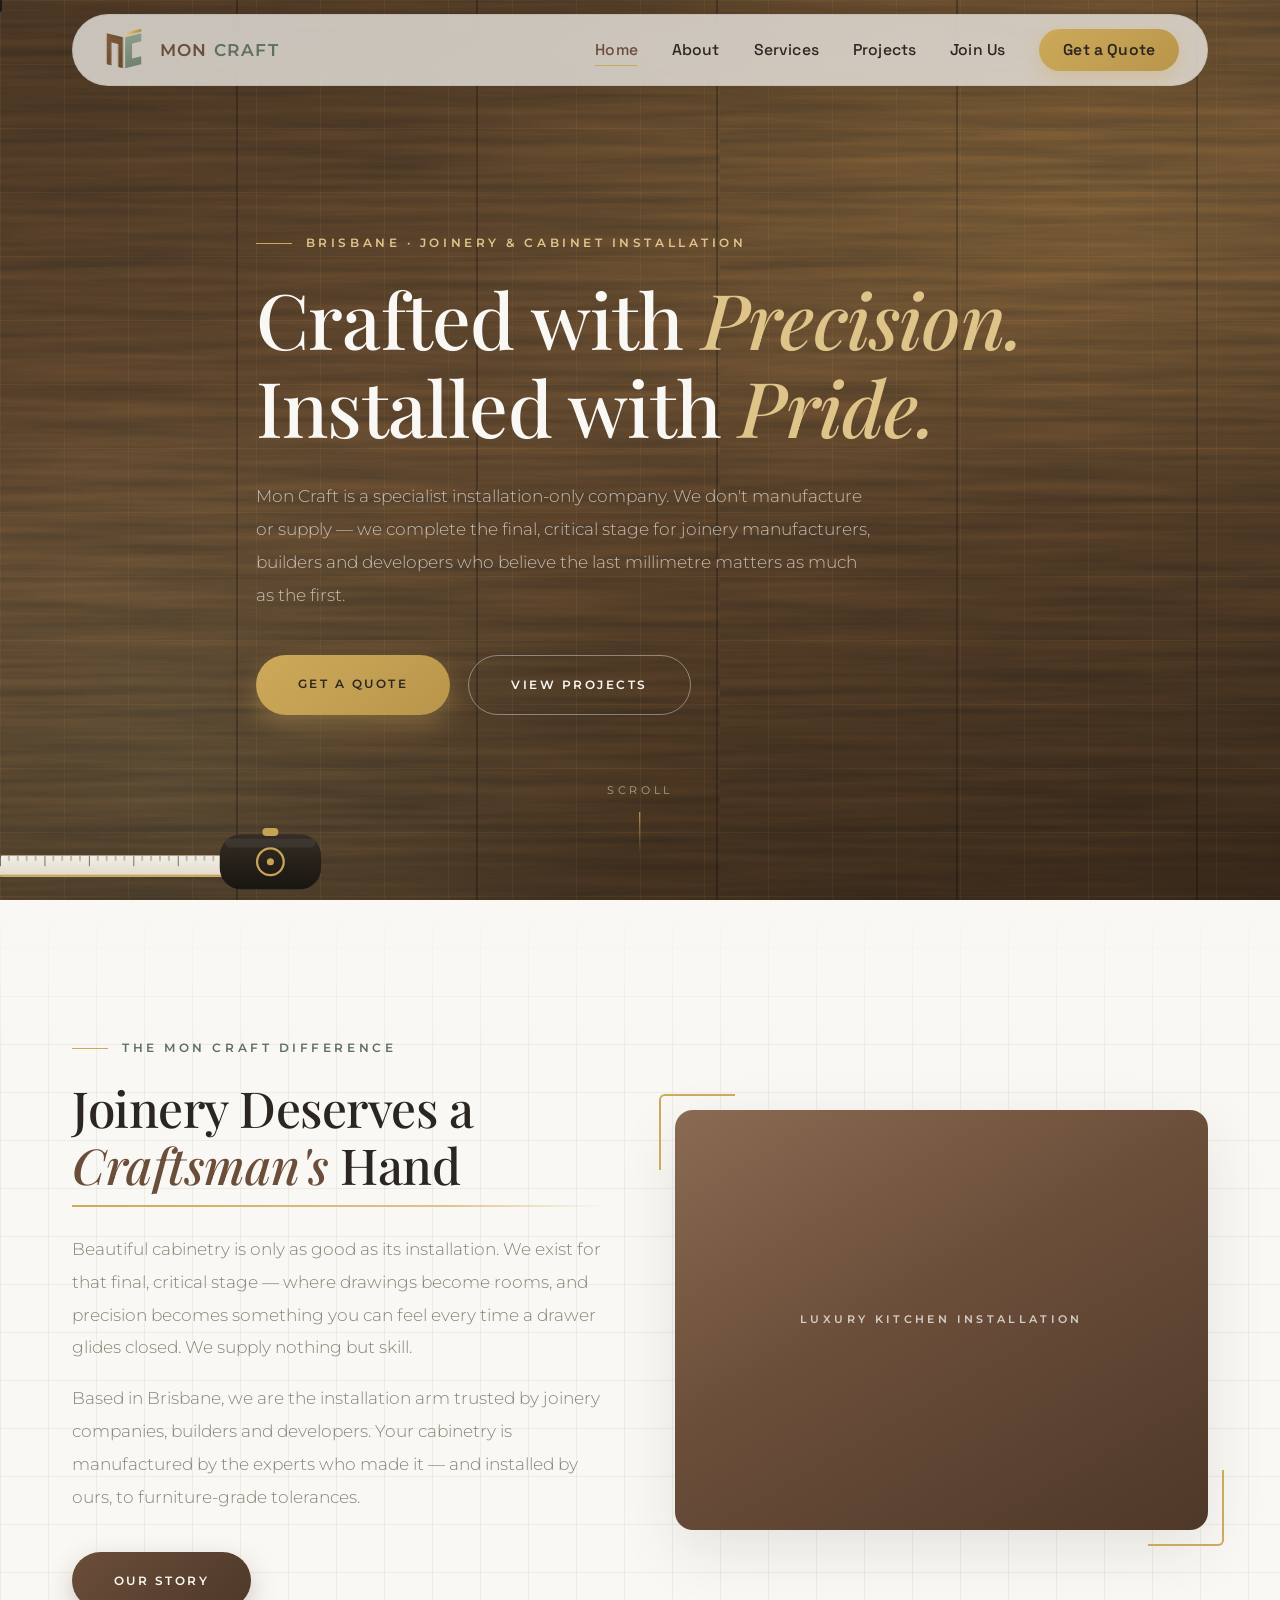
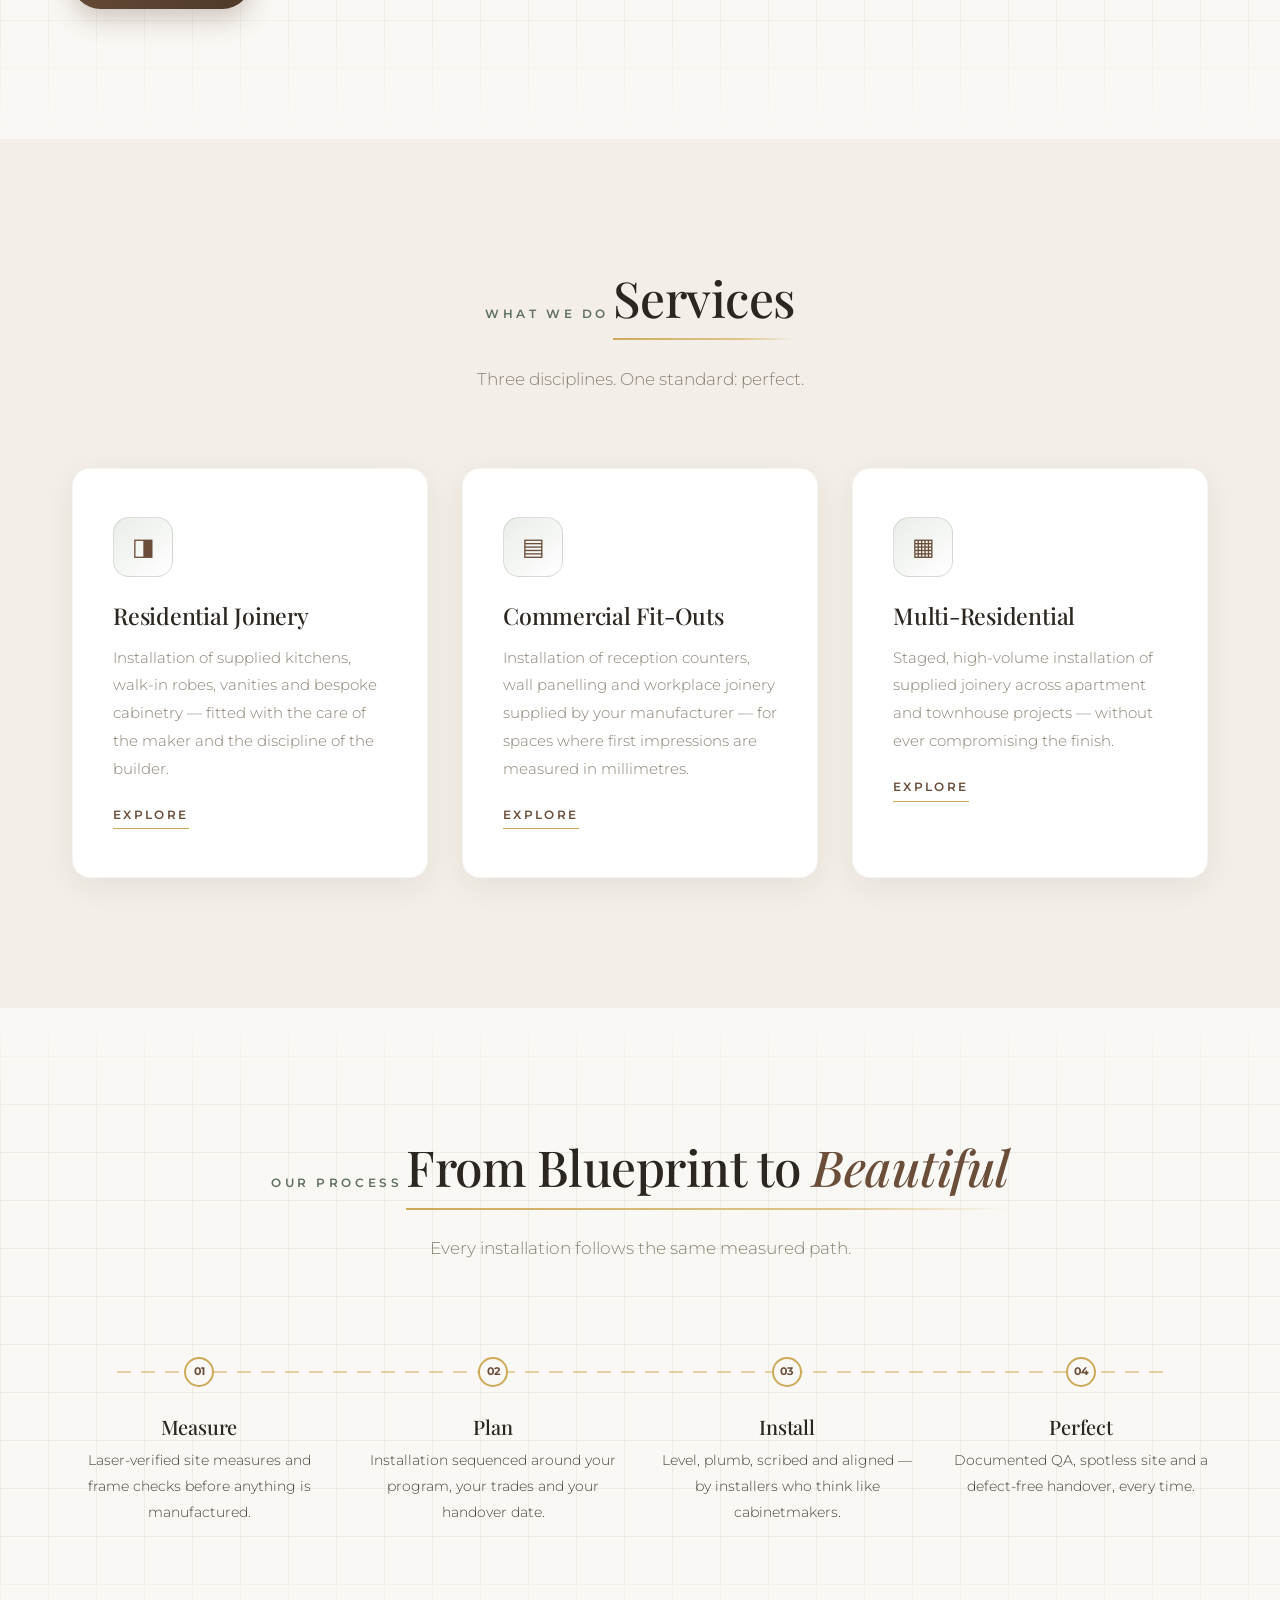
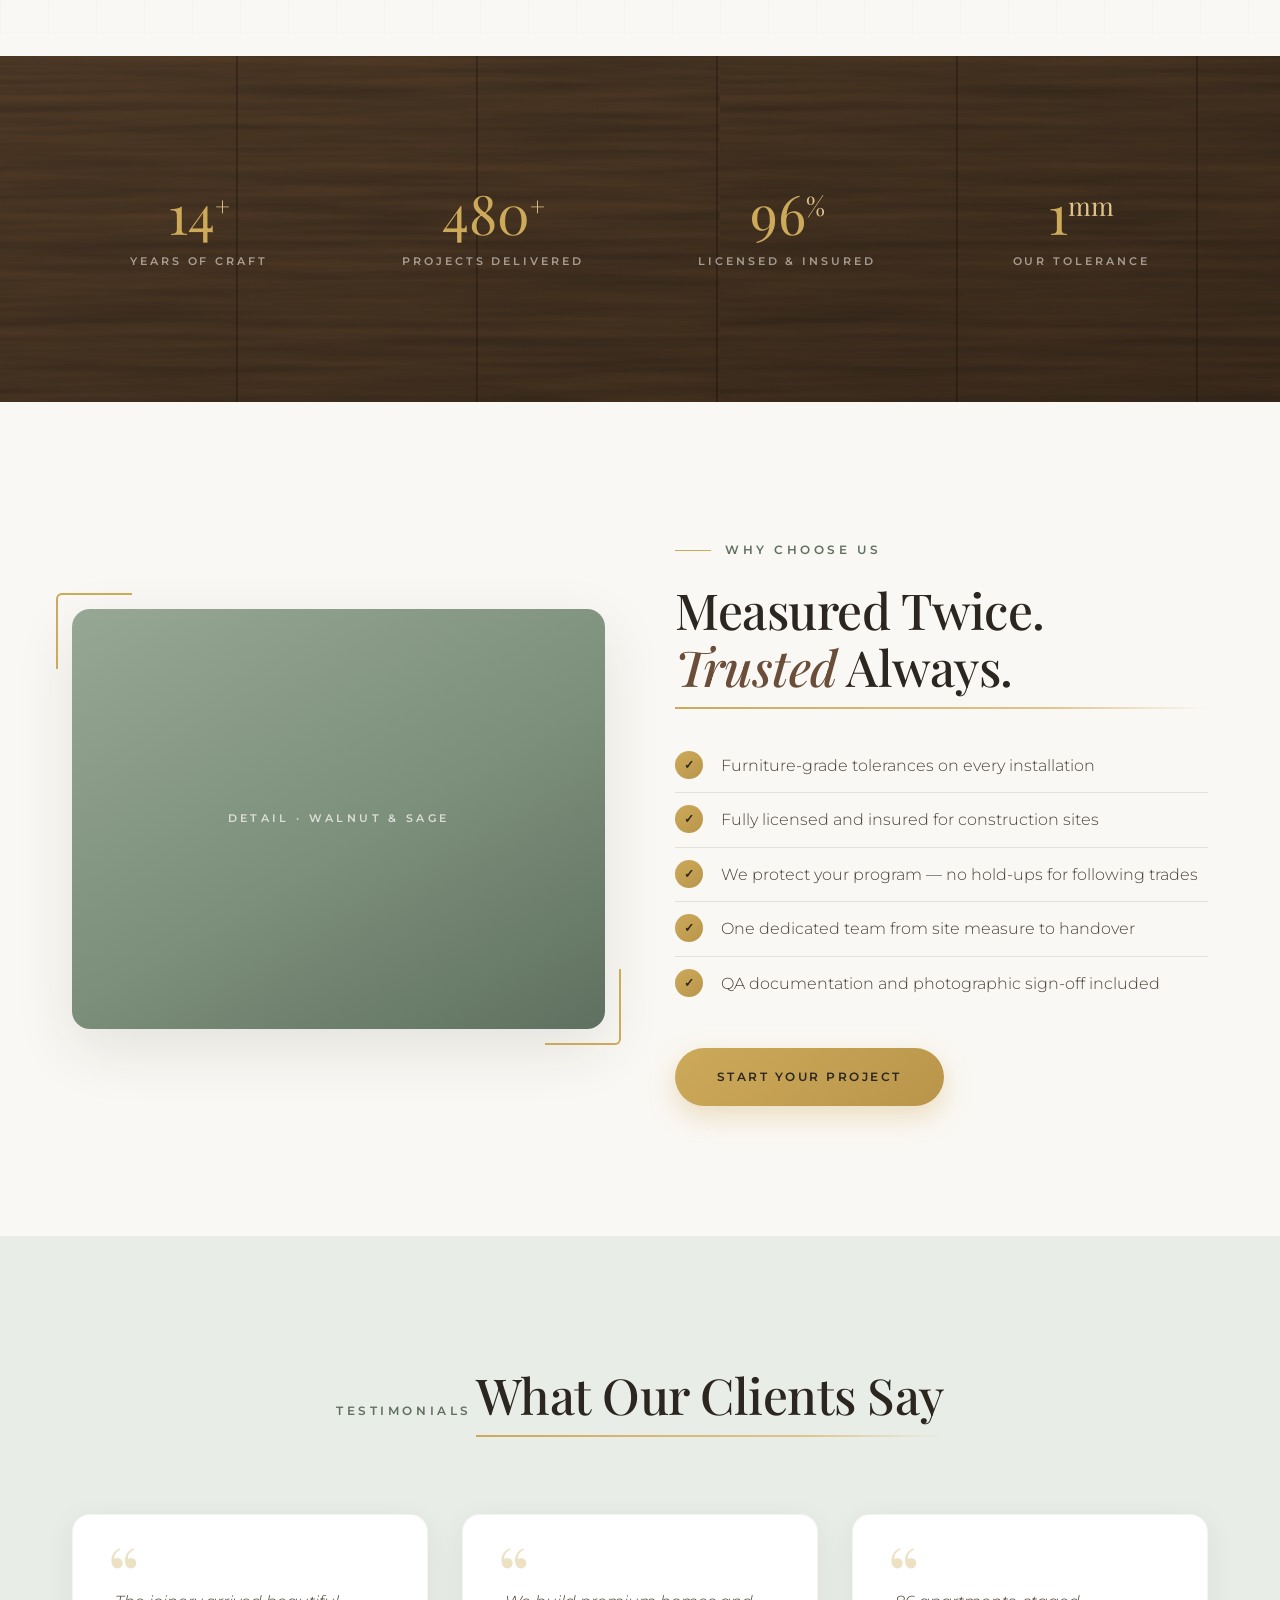
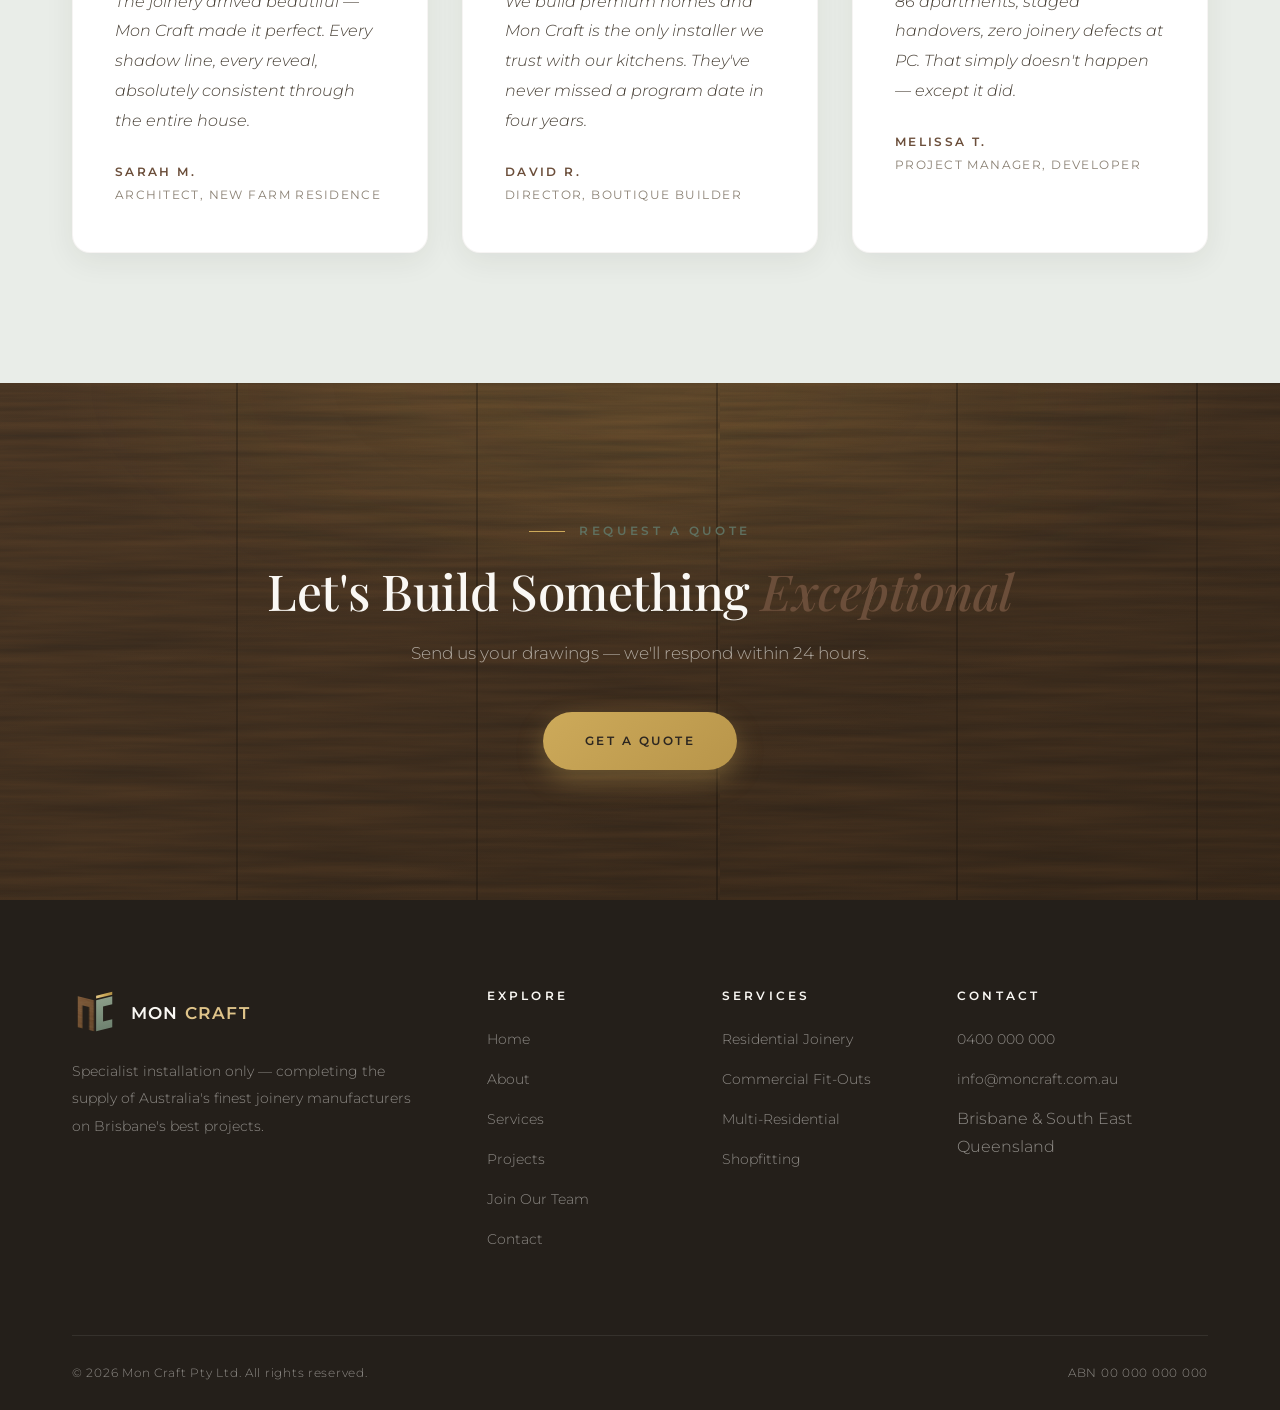
==== index.html @ 94e4bc3c "Mon Craft Pty Ltd website — initial version" ====
<!DOCTYPE html>
<html lang="en">
<head>
<meta charset="UTF-8">
<meta name="viewport" content="width=device-width, initial-scale=1.0">
<title>Mon Craft Pty Ltd — Crafted with Precision. Installed with Pride.</title>
<meta name="description" content="Mon Craft Pty Ltd — Brisbane's premium joinery and cabinet installation specialists. Precision craftsmanship for luxury residential and commercial projects.">
<link rel="preconnect" href="https://fonts.googleapis.com">
<link rel="preconnect" href="https://fonts.gstatic.com" crossorigin>
<link href="https://fonts.googleapis.com/css2?family=Playfair+Display:ital,wght@0,500;0,600;1,500&family=Montserrat:wght@300;400;500;600&display=swap" rel="stylesheet">
<link rel="stylesheet" href="css/style.css">
<link rel="icon" type="image/svg+xml" href="img/logo.svg">
</head>
<body>

<!-- Spirit-level loader -->
<div id="loader">
  <div class="level">
    <div class="vial"><div class="bubble"></div></div>
  </div>
  <div class="loader-check">✓ Level</div>
  <div class="loader-msg">Mon Craft</div>
</div>

<!-- Tape-measure scroll progress -->
<div id="tape"></div>

<header class="site-header">
  <div class="bar">
    <nav class="nav-wrap">
      <a href="index.html" class="logo">
        <img src="img/logo.svg" alt="Mon Craft logo" class="logo-img">
        <div class="logo-text">Mon <span>Craft</span></div>
      </a>
      <button class="nav-toggle" aria-label="Menu">☰</button>
      <ul class="nav-links">
        <li><a href="index.html" class="active">Home</a></li>
        <li><a href="about.html">About</a></li>
        <li><a href="services.html">Services</a></li>
        <li><a href="projects.html">Projects</a></li>
        <li><a href="join.html">Join Us</a></li>
        <li><a href="contact.html" class="nav-cta">Get a Quote</a></li>
      </ul>
    </nav>
  </div>
</header>

<!-- ============ HERO ============ -->
<section class="hero">
  <div class="container">
    <span class="kicker">Brisbane · Joinery &amp; Cabinet Installation</span>
    <h1>Crafted with <em>Precision.</em><br>Installed with <em>Pride.</em></h1>
    <p class="lead">Mon Craft is a specialist installation-only company. We don't manufacture or supply — we complete the final, critical stage for joinery manufacturers, builders and developers who believe the last millimetre matters as much as the first.</p>
    <div class="hero-btns">
      <a href="contact.html" class="btn btn-gold">Get a Quote</a>
      <a href="projects.html" class="btn btn-ghost">View Projects</a>
    </div>
  </div>

  <!-- Modern tape measure extending across the screen -->
  <svg class="hero-tape" viewBox="0 0 1440 90" preserveAspectRatio="none" xmlns="http://www.w3.org/2000/svg" aria-hidden="true">
    <defs>
      <linearGradient id="bladeGrad" x1="0" y1="0" x2="0" y2="1">
        <stop offset="0" stop-color="#fbf8f1"/>
        <stop offset="1" stop-color="#eae3d3"/>
      </linearGradient>
      <linearGradient id="caseGrad" x1="0" y1="0" x2="0" y2="1">
        <stop offset="0" stop-color="#332d26"/>
        <stop offset="1" stop-color="#17130f"/>
      </linearGradient>
      <pattern id="ticks" width="50" height="24" patternUnits="userSpaceOnUse" patternTransform="translate(0 40)">
        <line x1="0" y1="0" x2="0" y2="12" stroke="#2C2620" stroke-width="1.4"/>
        <line x1="10" y1="0" x2="10" y2="6" stroke="#8a8073" stroke-width="1"/>
        <line x1="20" y1="0" x2="20" y2="6" stroke="#8a8073" stroke-width="1"/>
        <line x1="30" y1="0" x2="30" y2="6" stroke="#8a8073" stroke-width="1"/>
        <line x1="40" y1="0" x2="40" y2="6" stroke="#8a8073" stroke-width="1"/>
        <rect x="0" y="21.5" width="50" height="2.5" fill="#CDAA5A"/>
      </pattern>
    </defs>
    <!-- slim ivory blade with fine metric ticks and gold edge -->
    <rect id="tape-line" x="0" y="40" width="18%" height="24" rx="3" fill="url(#bladeGrad)"/>
    <rect id="tape-ticks" x="0" y="40" width="18%" height="24" fill="url(#ticks)"/>
    <!-- minimal matte-black case with gold ring -->
    <svg id="tape-body" x="18%" y="0" width="130" height="90" overflow="visible">
      <rect x="-12" y="16" width="114" height="62" rx="24" fill="url(#caseGrad)"/>
      <rect x="-6" y="21" width="102" height="10" rx="5" fill="#ffffff" opacity="0.06"/>
      <circle cx="45" cy="47" r="15" fill="none" stroke="#CDAA5A" stroke-width="2.5"/>
      <circle cx="45" cy="47" r="4" fill="#CDAA5A"/>
      <rect x="36" y="9" width="18" height="9" rx="4.5" fill="#CDAA5A"/>
    </svg>
  </svg>

  <div class="scroll-hint">Scroll</div>
</section>

<!-- ============ INTRO / ABOUT PREVIEW ============ -->
<section class="section blueprint">
  <div class="container grid-2" style="align-items:center;">
    <div class="reveal-drawer">
      <span class="kicker">The Mon Craft Difference</span>
      <h2 class="drawn">Joinery Deserves a <em>Craftsman's</em> Hand</h2>
      <p class="lead" style="margin-top:26px;">Beautiful cabinetry is only as good as its installation. We exist for that final, critical stage — where drawings become rooms, and precision becomes something you can feel every time a drawer glides closed. We supply nothing but skill.</p>
      <p class="lead" style="margin-top:18px;">Based in Brisbane, we are the installation arm trusted by joinery companies, builders and developers. Your cabinetry is manufactured by the experts who made it — and installed by ours, to furniture-grade tolerances.</p>
      <a href="about.html" class="btn btn-wood" style="margin-top:38px;">Our Story</a>
    </div>
    <div class="sq-frame reveal-drawer-r">
      <div class="img"><div class="ph ph-kitchen">Luxury Kitchen Installation</div></div>
    </div>
  </div>
</section>

<!-- ============ SERVICES PREVIEW ============ -->
<section class="section section-cream2">
  <div class="container">
    <div class="section-head center reveal">
      <span class="kicker">What We Do</span>
      <h2 class="drawn">Services</h2>
      <p class="lead">Three disciplines. One standard: perfect.</p>
    </div>
    <div class="grid-3">
      <div class="card reveal d1">
        <div class="card-icon">◨</div>
        <h3>Residential Joinery</h3>
        <p>Installation of supplied kitchens, walk-in robes, vanities and bespoke cabinetry — fitted with the care of the maker and the discipline of the builder.</p>
        <a href="services.html" class="card-link">Explore</a>
      </div>
      <div class="card reveal d2">
        <div class="card-icon">▤</div>
        <h3>Commercial Fit-Outs</h3>
        <p>Installation of reception counters, wall panelling and workplace joinery supplied by your manufacturer — for spaces where first impressions are measured in millimetres.</p>
        <a href="services.html" class="card-link">Explore</a>
      </div>
      <div class="card reveal d3">
        <div class="card-icon">▦</div>
        <h3>Multi-Residential</h3>
        <p>Staged, high-volume installation of supplied joinery across apartment and townhouse projects — without ever compromising the finish.</p>
        <a href="services.html" class="card-link">Explore</a>
      </div>
    </div>
  </div>
</section>

<!-- ============ PROCESS ============ -->
<section class="section blueprint">
  <div class="container">
    <div class="section-head center reveal">
      <span class="kicker">Our Process</span>
      <h2 class="drawn">From Blueprint to <em>Beautiful</em></h2>
      <p class="lead">Every installation follows the same measured path.</p>
    </div>
    <div class="process">
      <div class="pstep reveal d1">
        <div class="dot">01</div>
        <h3>Measure</h3>
        <p>Laser-verified site measures and frame checks before anything is manufactured.</p>
      </div>
      <div class="pstep reveal d2">
        <div class="dot">02</div>
        <h3>Plan</h3>
        <p>Installation sequenced around your program, your trades and your handover date.</p>
      </div>
      <div class="pstep reveal d3">
        <div class="dot">03</div>
        <h3>Install</h3>
        <p>Level, plumb, scribed and aligned — by installers who think like cabinetmakers.</p>
      </div>
      <div class="pstep reveal d4">
        <div class="dot">04</div>
        <h3>Perfect</h3>
        <p>Documented QA, spotless site and a defect-free handover, every time.</p>
      </div>
    </div>
  </div>
</section>

<!-- ============ STATS ============ -->
<section class="section section-dark">
  <div class="container">
    <div class="stats">
      <div class="reveal d1"><div class="stat-num" data-count="15" data-suffix="+">15<sup>+</sup></div><div class="stat-label">Years of Craft</div></div>
      <div class="reveal d2"><div class="stat-num" data-count="500" data-suffix="+">500<sup>+</sup></div><div class="stat-label">Projects Delivered</div></div>
      <div class="reveal d3"><div class="stat-num" data-count="100" data-suffix="%">100<sup>%</sup></div><div class="stat-label">Licensed &amp; Insured</div></div>
      <div class="reveal d4"><div class="stat-num" data-count="1" data-suffix="mm">1<sup>mm</sup></div><div class="stat-label">Our Tolerance</div></div>
    </div>
  </div>
</section>

<!-- ============ WHY CHOOSE US ============ -->
<section class="section">
  <div class="container grid-2" style="align-items:center;">
    <div class="sq-frame reveal-drawer">
      <div class="img"><div class="ph ph-sage">Detail · Walnut &amp; Sage</div></div>
    </div>
    <div class="reveal-drawer-r">
      <span class="kicker">Why Choose Us</span>
      <h2 class="drawn">Measured Twice. <em>Trusted</em> Always.</h2>
      <ul class="check-list" style="margin-top:30px;">
        <li>Furniture-grade tolerances on every installation</li>
        <li>Fully licensed and insured for construction sites</li>
        <li>We protect your program — no hold-ups for following trades</li>
        <li>One dedicated team from site measure to handover</li>
        <li>QA documentation and photographic sign-off included</li>
      </ul>
      <a href="contact.html" class="btn btn-gold" style="margin-top:38px;">Start Your Project</a>
    </div>
  </div>
</section>

<!-- ============ TESTIMONIALS ============ -->
<section class="section section-sage">
  <div class="container">
    <div class="section-head center reveal">
      <span class="kicker">Testimonials</span>
      <h2 class="drawn">What Our Clients Say</h2>
    </div>
    <div class="grid-3">
      <div class="quote-card reveal d1">
        <p>The joinery arrived beautiful — Mon Craft made it perfect. Every shadow line, every reveal, absolutely consistent through the entire house.</p>
        <div class="who">Sarah M. <span>Architect, New Farm Residence</span></div>
      </div>
      <div class="quote-card reveal d2">
        <p>We build premium homes and Mon Craft is the only installer we trust with our kitchens. They've never missed a program date in four years.</p>
        <div class="who">David R. <span>Director, Boutique Builder</span></div>
      </div>
      <div class="quote-card reveal d3">
        <p>86 apartments, staged handovers, zero joinery defects at PC. That simply doesn't happen — except it did.</p>
        <div class="who">Melissa T. <span>Project Manager, Developer</span></div>
      </div>
    </div>
  </div>
</section>

<!-- ============ CTA ============ -->
<section class="cta-band">
  <div class="container reveal">
    <span class="kicker">Request a Quote</span>
    <h2>Let's Build Something <em>Exceptional</em></h2>
    <p>Send us your drawings — we'll respond within 24 hours.</p>
    <a href="contact.html" class="btn btn-gold">Get a Quote</a>
  </div>
</section>

<footer class="site-footer">
  <div class="container">
    <div class="footer-grid">
      <div class="footer-about">
        <a href="index.html" class="logo">
          <img src="img/logo.svg" alt="Mon Craft logo" class="logo-img">
          <div class="logo-text">Mon <span>Craft</span></div>
        </a>
        <p>Specialist installation only — completing the supply of Australia's finest joinery manufacturers on Brisbane's best projects.</p>
      </div>
      <div>
        <h4>Explore</h4>
        <ul>
          <li><a href="index.html">Home</a></li>
          <li><a href="about.html">About</a></li>
          <li><a href="services.html">Services</a></li>
          <li><a href="projects.html">Projects</a></li>
          <li><a href="join.html">Join Our Team</a></li>
          <li><a href="contact.html">Contact</a></li>
        </ul>
      </div>
      <div>
        <h4>Services</h4>
        <ul>
          <li><a href="services.html">Residential Joinery</a></li>
          <li><a href="services.html">Commercial Fit-Outs</a></li>
          <li><a href="services.html">Multi-Residential</a></li>
          <li><a href="services.html">Shopfitting</a></li>
        </ul>
      </div>
      <div>
        <h4>Contact</h4>
        <ul>
          <li><a href="tel:+61400000000">0400 000 000</a></li>
          <li><a href="mailto:info@moncraft.com.au">info@moncraft.com.au</a></li>
          <li>Brisbane &amp; South East Queensland</li>
        </ul>
      </div>
    </div>
    <div class="footer-bottom">
      <span>© 2026 Mon Craft Pty Ltd. All rights reserved.</span>
      <span>ABN 00 000 000 000</span>
    </div>
  </div>
</footer>

<script src="js/main.js"></script>
</body>
</html>
---- css/style.css ----
/* ============================================================
   Mon Craft Pty Ltd — Premium Design System
   Wood #6B4E3A · Sage #7C8F7A · Gold #CDAA5A
   Playfair Display headings · Montserrat body · Space Grotesk nav
   ============================================================ */

@import url("https://fonts.googleapis.com/css2?family=Space+Grotesk:wght@400;500;600&display=swap");

:root {
  --wood: #6B4E3A;
  --wood-deep: #4E3828;
  --wood-soft: #8a6a52;
  --sage: #7C8F7A;
  --sage-deep: #5f7060;
  --sage-mist: #e9ede8;
  --gold: #CDAA5A;
  --gold-soft: #dfc48a;
  --cream: #FAF8F4;
  --cream-2: #F3EFE8;
  --ink: #2C2620;
  --text: #4A4238;
  --text-soft: #8a8073;
  --line: rgba(107, 78, 58, 0.14);
  --max-w: 1200px;
  --r: 18px;
  --r-sm: 10px;
  --shadow: 0 20px 60px rgba(44, 38, 32, 0.10);
  --shadow-soft: 0 8px 30px rgba(44, 38, 32, 0.07);
  --font-head: "Playfair Display", Georgia, serif;
  --font-body: "Montserrat", "Helvetica Neue", Arial, sans-serif;
  --ease: cubic-bezier(0.22, 1, 0.36, 1);
}

* { margin: 0; padding: 0; box-sizing: border-box; }
html { scroll-behavior: smooth; }

body {
  font-family: var(--font-body);
  color: var(--text);
  background: var(--cream);
  line-height: 1.75;
  font-size: 16px;
  font-weight: 400;
  -webkit-font-smoothing: antialiased;
  overflow-x: hidden;
  /* carpenter's pencil cursor */
  cursor: url("data:image/svg+xml,%3Csvg xmlns='http://www.w3.org/2000/svg' width='32' height='32'%3E%3Cg transform='rotate(135 16 16)'%3E%3Crect x='12' y='-2' width='8' height='23' rx='1' fill='%236B4E3A'/%3E%3Cline x1='14.6' y1='-2' x2='14.6' y2='21' stroke='%23583e2c' stroke-width='1'/%3E%3Cline x1='17.4' y1='-2' x2='17.4' y2='21' stroke='%23856046' stroke-width='1'/%3E%3Crect x='12' y='17' width='8' height='3' fill='%23CDAA5A'/%3E%3Cpolygon points='12,21 20,21 16,29' fill='%23E8D9BF'/%3E%3Cpolygon points='14.7,26.4 17.3,26.4 16,29' fill='%232C2620'/%3E%3C/g%3E%3C/svg%3E") 7 7, auto;
}

/* gold pencil over interactive elements */
a, button, .btn, select, .project, .nav-toggle, label {
  cursor: url("data:image/svg+xml,%3Csvg xmlns='http://www.w3.org/2000/svg' width='32' height='32'%3E%3Cg transform='rotate(135 16 16)'%3E%3Crect x='12' y='-2' width='8' height='23' rx='1' fill='%23CDAA5A'/%3E%3Cline x1='14.6' y1='-2' x2='14.6' y2='21' stroke='%23b8954a' stroke-width='1'/%3E%3Cline x1='17.4' y1='-2' x2='17.4' y2='21' stroke='%23dfc48a' stroke-width='1'/%3E%3Crect x='12' y='17' width='8' height='3' fill='%232C2620'/%3E%3Cpolygon points='12,21 20,21 16,29' fill='%23E8D9BF'/%3E%3Cpolygon points='14.7,26.4 17.3,26.4 16,29' fill='%232C2620'/%3E%3C/g%3E%3C/svg%3E") 7 7, pointer;
}

img { max-width: 100%; display: block; }
::selection { background: var(--gold); color: var(--ink); }

.container { max-width: var(--max-w); margin: 0 auto; padding: 0 32px; }

/* ---------- Typography ---------- */
h1, h2, h3, h4 {
  font-family: var(--font-head);
  font-weight: 500;
  color: var(--ink);
  line-height: 1.15;
  letter-spacing: -0.01em;
}
h1 { font-size: clamp(2.8rem, 6vw, 4.8rem); }
h2 { font-size: clamp(2rem, 4vw, 3.1rem); }
h3 { font-size: 1.45rem; }
h1 em, h2 em { font-style: italic; color: var(--wood); }

.kicker {
  display: inline-flex;
  align-items: center;
  gap: 14px;
  font-size: 0.74rem;
  font-weight: 600;
  letter-spacing: 0.3em;
  text-transform: uppercase;
  color: var(--sage-deep);
  margin-bottom: 20px;
}
.kicker::before {
  content: "";
  width: 36px;
  height: 1px;
  background: var(--gold);
}

.lead {
  font-size: 1.08rem;
  font-weight: 300;
  line-height: 1.9;
  color: var(--text-soft);
  max-width: 620px;
}

/* Pencil-drawn heading underline */
.drawn { position: relative; display: inline-block; padding-bottom: 14px; }
.drawn::after {
  content: "";
  position: absolute;
  left: 0; bottom: 0;
  width: 100%;
  height: 2px;
  background: linear-gradient(90deg, var(--gold), var(--gold-soft) 70%, transparent);
  transform: scaleX(0);
  transform-origin: left;
  transition: transform 1.4s var(--ease) 0.3s;
}
.in .drawn::after, .drawn.in::after { transform: scaleX(1); }

/* ---------- Spirit-level page loader ---------- */
#loader {
  position: fixed;
  inset: 0;
  z-index: 9999;
  background: var(--cream);
  display: grid;
  place-items: center;
  transition: opacity 0.7s var(--ease), visibility 0.7s;
}
#loader.done { opacity: 0; visibility: hidden; }

.level {
  width: 240px;
  height: 44px;
  border-radius: 12px;
  background: linear-gradient(180deg, #3a332c, #2C2620);
  box-shadow: inset 0 1px 0 rgba(255,255,255,0.08), 0 14px 34px rgba(44,38,32,0.25);
  display: grid;
  place-items: center;
  position: relative;
}
.level::before, .level::after {
  content: "";
  position: absolute;
  top: 50%;
  transform: translateY(-50%);
  width: 10px; height: 26px;
  border-radius: 3px;
  background: var(--gold);
  opacity: 0.85;
}
.level::before { left: 12px; }
.level::after { right: 12px; }

.vial {
  width: 110px;
  height: 22px;
  border-radius: 12px;
  background: linear-gradient(180deg, rgba(124,143,122,0.5), rgba(124,143,122,0.28));
  border: 1px solid rgba(205,170,90,0.5);
  position: relative;
  overflow: hidden;
}
.vial::before, .vial::after {
  content: "";
  position: absolute;
  top: 0; bottom: 0;
  width: 1px;
  background: rgba(205,170,90,0.8);
}
.vial::before { left: 38px; }
.vial::after { right: 38px; }

.bubble {
  position: absolute;
  top: 3px;
  left: 8px;
  width: 30px; height: 14px;
  border-radius: 8px;
  background: radial-gradient(ellipse at 30% 30%, rgba(255,255,255,0.95), rgba(233,237,232,0.55));
  animation: settle 1.6s var(--ease) forwards;
}
@keyframes settle {
  0%   { left: 8px; }
  45%  { left: 66px; }
  70%  { left: 34px; }
  100% { left: 40px; }
}

.loader-msg {
  position: absolute;
  margin-top: 110px;
  font-size: 0.72rem;
  letter-spacing: 0.34em;
  text-transform: uppercase;
  color: var(--text-soft);
}
.loader-check {
  position: absolute;
  margin-top: -78px;
  font-size: 1.2rem;
  color: var(--sage-deep);
  opacity: 0;
  transition: opacity 0.4s;
}
#loader.level-ok .loader-check { opacity: 1; }

/* ---------- Tape-measure scroll progress (modern, minimal) ---------- */
#tape {
  position: fixed;
  top: 0; left: 0;
  height: 10px;
  width: 0%;
  z-index: 1000;
  background:
    repeating-linear-gradient(90deg,
      transparent 0 11px, rgba(44,38,32,0.35) 11px 12px,
      transparent 12px 59px, rgba(44,38,32,0.7) 59px 60px),
    linear-gradient(180deg, #faf7f0, #e9e2d2);
  border-bottom: 2px solid var(--gold);
  border-bottom-right-radius: 3px;
  box-shadow: 0 2px 10px rgba(44,38,32,0.18);
  transition: width 0.08s linear;
}
#tape::after {          /* sleek end cap */
  content: "";
  position: absolute;
  right: -2px; top: 0;
  width: 5px; height: 12px;
  background: #1d1915;
  border-radius: 0 0 3px 3px;
}

/* ---------- Realistic woodgrain panels on brown surfaces ---------- */
.hero::after, .page-hero::after, .section-dark::after, .cta-band::after {
  content: "";
  position: absolute;
  inset: 0;
  z-index: 0;
  pointer-events: none;
  background-image:
    /* panel seams: shadow + bevelled highlight every board */
    repeating-linear-gradient(90deg,
      transparent 0 236px,
      rgba(0,0,0,0.42) 236px 238px,
      rgba(255,255,255,0.07) 238px 239px,
      transparent 239px 240px),
    /* long, stretched wood fibres */
    url("data:image/svg+xml,%3Csvg xmlns='http://www.w3.org/2000/svg' width='600' height='600'%3E%3Cfilter id='wg'%3E%3CfeTurbulence type='fractalNoise' baseFrequency='0.005 0.11' numOctaves='5' seed='8'/%3E%3CfeColorMatrix values='0 0 0 0 0.82 0 0 0 0 0.62 0 0 0 0 0.40 1.1 0 0 0 -0.18'/%3E%3C/filter%3E%3Crect width='600' height='600' filter='url(%23wg)'/%3E%3C/svg%3E"),
    /* fine grain detail */
    url("data:image/svg+xml,%3Csvg xmlns='http://www.w3.org/2000/svg' width='300' height='300'%3E%3Cfilter id='wf'%3E%3CfeTurbulence type='fractalNoise' baseFrequency='0.012 0.35' numOctaves='3' seed='21'/%3E%3CfeColorMatrix values='0 0 0 0 0.25 0 0 0 0 0.16 0 0 0 0 0.09 0.7 0 0 0 -0.1'/%3E%3C/filter%3E%3Crect width='300' height='300' filter='url(%23wf)'/%3E%3C/svg%3E");
  background-size: auto, 720px 640px, 340px 300px;
  opacity: 0.55;
  mix-blend-mode: overlay;
}
.cta-band { position: relative; overflow: hidden; }
.hero .container, .page-hero .container, .cta-band .container { position: relative; z-index: 2; }
.section-dark .container { position: relative; z-index: 2; }

/* ---------- Header ---------- */
.site-header {
  position: fixed;
  top: 14px; left: 0; right: 0;
  z-index: 900;
  transition: all 0.4s var(--ease);
}
.site-header .bar {
  max-width: var(--max-w);
  margin: 0 auto;
  padding: 0 32px;
}
.nav-wrap {
  display: flex;
  align-items: center;
  justify-content: space-between;
  height: 72px;
  padding: 0 28px;
  border-radius: 100px;
  background: rgba(250, 248, 244, 0.72);
  backdrop-filter: blur(18px);
  -webkit-backdrop-filter: blur(18px);
  border: 1px solid rgba(107,78,58,0.10);
  box-shadow: var(--shadow-soft);
}

.logo { display: flex; align-items: center; gap: 13px; text-decoration: none; }
.logo-img { height: 46px; width: auto; display: block; }
.logo-text {
  font-family: var(--font-body);
  font-size: 1.08rem;
  font-weight: 600;
  letter-spacing: 0.08em;
  text-transform: uppercase;
  color: var(--wood);
}
.logo-text span { color: var(--sage-deep); }

.nav-links { display: flex; align-items: center; gap: 34px; list-style: none; }
.nav-links a {
  font-family: "Space Grotesk", var(--font-body);
  font-size: 0.98rem;
  font-weight: 500;
  letter-spacing: 0.01em;
  text-transform: none;
  text-decoration: none;
  color: var(--ink);
  position: relative;
  padding: 6px 0;
  transition: color 0.3s;
}
.nav-links a::after {
  content: "";
  position: absolute;
  left: 0; bottom: 0;
  width: 100%; height: 1px;
  background: var(--gold);
  transform: scaleX(0);
  transform-origin: left;
  transition: transform 0.4s var(--ease);
}
.nav-links a:hover { color: var(--wood); }
.nav-links a:hover::after, .nav-links a.active::after { transform: scaleX(1); }
.nav-links a.active { color: var(--wood); }

.nav-cta {
  background: linear-gradient(140deg, var(--gold), #b8954a);
  color: var(--ink) !important;
  padding: 11px 24px !important;
  border-radius: 100px;
  font-weight: 600 !important;
  box-shadow: 0 6px 18px rgba(205,170,90,0.35);
  transition: transform 0.3s var(--ease), box-shadow 0.3s !important;
}
.nav-cta::after { display: none; }
.nav-cta:hover { transform: translateY(-2px); box-shadow: 0 10px 26px rgba(205,170,90,0.45); }

.nav-toggle {
  display: none;
  background: none;
  border: none;
  font-size: 1.6rem;
  color: var(--ink);
  cursor: pointer;
}

/* ---------- Buttons (chisel-carved) ---------- */
.btn {
  display: inline-block;
  font-family: var(--font-body);
  font-size: 0.78rem;
  font-weight: 600;
  letter-spacing: 0.2em;
  text-transform: uppercase;
  text-decoration: none;
  padding: 18px 42px;
  border-radius: 100px;
  cursor: pointer;
  border: none;
  transition: all 0.35s var(--ease);
  position: relative;
}
.btn-gold {
  background: linear-gradient(140deg, var(--gold), #b8954a);
  color: var(--ink);
  box-shadow: 0 10px 26px rgba(205,170,90,0.35);
}
.btn-gold:hover {
  transform: translateY(1px);           /* carved press */
  box-shadow: 0 4px 12px rgba(205,170,90,0.3),
              inset 0 3px 8px rgba(78,56,40,0.28);
}
.btn-ghost {
  background: transparent;
  color: var(--cream);
  border: 1px solid rgba(250,248,244,0.4);
}
.btn-ghost:hover { background: rgba(250,248,244,0.12); border-color: var(--gold); color: var(--gold-soft); }

.btn-wood {
  background: linear-gradient(140deg, var(--wood), var(--wood-deep));
  color: var(--cream);
  box-shadow: 0 10px 26px rgba(107,78,58,0.3);
}
.btn-wood:hover {
  transform: translateY(1px);
  box-shadow: 0 4px 12px rgba(107,78,58,0.28), inset 0 3px 8px rgba(0,0,0,0.3);
}

/* ---------- Blueprint grid backdrop ---------- */
.blueprint {
  position: relative;
}
.blueprint::before {
  content: "";
  position: absolute;
  inset: 0;
  background-image:
    linear-gradient(rgba(124,143,122,0.10) 1px, transparent 1px),
    linear-gradient(90deg, rgba(124,143,122,0.10) 1px, transparent 1px);
  background-size: 48px 48px;
  pointer-events: none;
  mask-image: linear-gradient(180deg, transparent, black 18%, black 82%, transparent);
  -webkit-mask-image: linear-gradient(180deg, transparent, black 18%, black 82%, transparent);
}

/* ---------- Hero ---------- */
.hero {
  min-height: 100vh;
  display: flex;
  align-items: center;
  position: relative;
  overflow: hidden;
  background:
    radial-gradient(1100px 600px at 82% 18%, rgba(205,170,90,0.16), transparent 60%),
    radial-gradient(900px 700px at 12% 85%, rgba(124,143,122,0.14), transparent 55%),
    linear-gradient(165deg, #3e3022 0%, #52402c 45%, #2e2318 100%);
  color: var(--cream);
  padding: 160px 0 120px;
}
.hero::before {   /* blueprint lines overlay */
  content: "";
  position: absolute;
  inset: 0;
  background-image:
    linear-gradient(rgba(205,170,90,0.06) 1px, transparent 1px),
    linear-gradient(90deg, rgba(205,170,90,0.06) 1px, transparent 1px);
  background-size: 64px 64px;
  pointer-events: none;
}
.hero .container { position: relative; z-index: 2; }
.hero .kicker { color: var(--gold-soft); }
.hero h1 { color: var(--cream); max-width: 820px; }
.hero h1 em { color: var(--gold-soft); }
.hero .lead { color: rgba(250,248,244,0.68); margin: 30px 0 44px; }
.hero-btns { display: flex; gap: 18px; flex-wrap: wrap; }

/* hero tape measure svg */
.hero-tape {
  position: absolute;
  bottom: 0;
  left: 0;
  width: 100%;
  z-index: 1;
  opacity: 0.95;
}

/* subtle wood shavings */
.shaving {
  position: absolute;
  width: 14px; height: 7px;
  border-radius: 50% 50% 50% 50% / 70% 70% 30% 30%;
  background: linear-gradient(140deg, var(--gold-soft), var(--wood-soft));
  opacity: 0;
  animation: drift 9s linear infinite;
  pointer-events: none;
}
@keyframes drift {
  0%   { transform: translateY(-40px) rotate(0deg); opacity: 0; }
  12%  { opacity: 0.4; }
  85%  { opacity: 0.25; }
  100% { transform: translateY(105vh) rotate(540deg); opacity: 0; }
}

/* scroll hint */
.scroll-hint {
  position: absolute;
  bottom: 46px; left: 50%;
  transform: translateX(-50%);
  z-index: 3;
  font-size: 0.66rem;
  letter-spacing: 0.34em;
  text-transform: uppercase;
  color: rgba(250,248,244,0.55);
  text-align: center;
}
.scroll-hint::after {
  content: "";
  display: block;
  width: 1px; height: 42px;
  margin: 12px auto 0;
  background: linear-gradient(180deg, var(--gold), transparent);
  animation: hint 2.2s var(--ease) infinite;
}
@keyframes hint { 0% { transform: scaleY(0); transform-origin: top; } 55% { transform: scaleY(1); } 100% { transform: scaleY(0); transform-origin: bottom; } }

/* ---------- Sections ---------- */
.section { padding: 130px 0; position: relative; }
.section-cream2 { background: var(--cream-2); }
.section-sage { background: var(--sage-mist); }
.section-dark {
  background: linear-gradient(160deg, #3e3022, #2e2318);
  color: rgba(250,248,244,0.75);
}
.section-dark h2, .section-dark h3 { color: var(--cream); }
.section-dark .lead { color: rgba(250,248,244,0.6); }
.section-dark .kicker { color: var(--gold-soft); }

.section-head { margin-bottom: 72px; }
.section-head.center { text-align: center; }
.section-head.center .lead { margin: 18px auto 0; }
.section-head.center .kicker { justify-content: center; }
.section-head.center .kicker::before { display: none; }

/* gold divider */
.divider {
  width: 72px; height: 1px;
  background: linear-gradient(90deg, transparent, var(--gold), transparent);
  margin: 0 auto;
}

/* ---------- Grids ---------- */
.grid-3 { display: grid; grid-template-columns: repeat(3, 1fr); gap: 34px; }
.grid-2 { display: grid; grid-template-columns: 1fr 1fr; gap: 70px; }

/* ---------- Cards (drawer reveal) ---------- */
.card {
  background: #fff;
  border-radius: var(--r);
  padding: 48px 40px;
  box-shadow: var(--shadow-soft);
  border: 1px solid rgba(107,78,58,0.06);
  transition: transform 0.5s var(--ease), box-shadow 0.5s var(--ease);
  position: relative;
  overflow: hidden;
}
.card::before {          /* gold edge appears on hover */
  content: "";
  position: absolute;
  top: 0; left: 0; right: 0;
  height: 3px;
  background: linear-gradient(90deg, var(--gold), transparent);
  transform: scaleX(0);
  transform-origin: left;
  transition: transform 0.6s var(--ease);
}
.card:hover { transform: translateY(-8px); box-shadow: var(--shadow); }
.card:hover::before { transform: scaleX(1); }

.card-icon {
  width: 60px; height: 60px;
  border-radius: 16px;
  background: linear-gradient(140deg, var(--sage-mist), #fff);
  border: 1px solid rgba(124,143,122,0.25);
  display: grid;
  place-items: center;
  font-size: 1.5rem;
  margin-bottom: 26px;
  color: var(--wood);
}
.card h3 { margin-bottom: 14px; }
.card p { font-size: 0.94rem; font-weight: 300; color: var(--text-soft); line-height: 1.85; }
.card-link {
  display: inline-block;
  margin-top: 22px;
  font-size: 0.74rem;
  font-weight: 600;
  letter-spacing: 0.2em;
  text-transform: uppercase;
  color: var(--wood);
  text-decoration: none;
  border-bottom: 1px solid var(--gold);
  padding-bottom: 3px;
  transition: color 0.3s;
}
.card-link:hover { color: var(--gold); }

/* ---------- Carpenter's-square framed images ---------- */
.sq-frame {
  position: relative;
  border-radius: var(--r);
  overflow: visible;
}
.sq-frame .img {
  border-radius: var(--r);
  overflow: hidden;
  box-shadow: var(--shadow);
}
.sq-frame::before, .sq-frame::after {
  content: "";
  position: absolute;
  width: 74px; height: 74px;
  border: 2px solid var(--gold);
  transition: all 1s var(--ease) 0.35s;
  opacity: 0;
}
.sq-frame::before {
  top: -16px; left: -16px;
  border-right: none; border-bottom: none;
  border-top-left-radius: 6px;
  transform: translate(14px, 14px);
}
.sq-frame::after {
  bottom: -16px; right: -16px;
  border-left: none; border-top: none;
  border-bottom-right-radius: 6px;
  transform: translate(-14px, -14px);
}
.sq-frame.in::before { opacity: 1; transform: translate(0,0); }
.sq-frame.in::after { opacity: 1; transform: translate(0,0); }

/* placeholder "photography" */
.ph {
  height: 420px;
  display: grid;
  place-items: center;
  font-size: 0.7rem;
  font-weight: 600;
  letter-spacing: 0.3em;
  text-transform: uppercase;
  color: rgba(250,248,244,0.75);
}
.ph-kitchen { background: linear-gradient(150deg, #8a6a52 0%, #6B4E3A 45%, #4E3828 100%); }
.ph-sage { background: linear-gradient(150deg, #96a894, #7C8F7A 55%, #5f7060); }
.ph-dark { background: linear-gradient(150deg, #443628, #2C2620); }
.ph-blend { background: linear-gradient(150deg, #7C8F7A 0%, #6B4E3A 70%); }
.ph-warm { background: linear-gradient(150deg, #CDAA5A 0%, #8a6a52 60%, #6B4E3A); }
.ph-stone { background: linear-gradient(150deg, #a99f90, #6f665a); }

/* ---------- Projects: blueprint → finished ---------- */
.project {
  position: relative;
  border-radius: var(--r);
  overflow: hidden;
  box-shadow: var(--shadow-soft);
  cursor: pointer;
}
.project .ph { height: 320px; transition: transform 1.2s var(--ease); }
.project:hover .ph { transform: scale(1.05); }

.project .bp {
  position: absolute;
  inset: 0;
  background:
    linear-gradient(rgba(44,56,66,0.92), rgba(44,56,66,0.92));
  background-color: #2c3842;
  transition: opacity 0.9s var(--ease);
  display: grid;
  place-items: center;
}
.project .bp svg { width: 62%; height: auto; opacity: 0.9; }
.project:hover .bp { opacity: 0; }

.project .meta {
  position: absolute;
  left: 0; right: 0; bottom: 0;
  padding: 26px 28px;
  background: linear-gradient(transparent, rgba(30,25,20,0.85));
  color: var(--cream);
  z-index: 2;
}
.project .meta .tag {
  font-size: 0.64rem;
  font-weight: 600;
  letter-spacing: 0.28em;
  text-transform: uppercase;
  color: var(--gold-soft);
}
.project .meta h3 { color: var(--cream); font-size: 1.25rem; margin-top: 6px; }
.bp-hint {
  text-align: center;
  margin-top: 46px;
  font-size: 0.72rem;
  letter-spacing: 0.26em;
  text-transform: uppercase;
  color: var(--text-soft);
}

/* ---------- Process (measured timeline) ---------- */
.process { display: grid; grid-template-columns: repeat(4, 1fr); gap: 40px; position: relative; }
.process::before {       /* tape line connecting steps */
  content: "";
  position: absolute;
  top: 34px; left: 4%; right: 4%;
  height: 2px;
  background: repeating-linear-gradient(90deg, var(--gold) 0 14px, transparent 14px 24px);
  opacity: 0.5;
}
.pstep { position: relative; text-align: center; padding-top: 78px; }
.pstep .dot {
  position: absolute;
  top: 20px; left: 50%;
  transform: translateX(-50%);
  width: 30px; height: 30px;
  border-radius: 50%;
  background: var(--cream);
  border: 2px solid var(--gold);
  display: grid;
  place-items: center;
  font-size: 0.7rem;
  font-weight: 700;
  color: var(--wood);
  z-index: 1;
}
.section-dark .pstep .dot { background: #322a23; color: var(--gold-soft); }
.pstep h3 { font-size: 1.25rem; margin-bottom: 10px; }
.pstep p { font-size: 0.9rem; font-weight: 300; line-height: 1.8; }

/* ---------- Why us checklist ---------- */
.check-list { list-style: none; margin-top: 12px; }
.check-list li {
  padding: 13px 0 13px 46px;
  position: relative;
  font-size: 0.98rem;
  font-weight: 300;
  border-bottom: 1px solid var(--line);
}
.check-list li:last-child { border-bottom: none; }
.check-list li::before {
  content: "✓";
  position: absolute;
  left: 0; top: 12px;
  width: 28px; height: 28px;
  border-radius: 50%;
  background: linear-gradient(140deg, var(--gold), #b8954a);
  color: var(--ink);
  font-size: 0.78rem;
  font-weight: 700;
  display: grid;
  place-items: center;
}

/* ---------- Stats ---------- */
.stats { display: grid; grid-template-columns: repeat(4, 1fr); gap: 40px; text-align: center; }
.stat-num {
  font-family: var(--font-head);
  font-size: 3.4rem;
  color: var(--gold);
  line-height: 1;
}
.stat-num sup { font-size: 1.6rem; color: var(--gold-soft); }
.stat-label {
  margin-top: 12px;
  font-size: 0.7rem;
  font-weight: 600;
  letter-spacing: 0.26em;
  text-transform: uppercase;
  color: rgba(250,248,244,0.55);
}

/* ---------- Testimonials ---------- */
.quote-card {
  background: #fff;
  border-radius: var(--r);
  padding: 46px 42px;
  box-shadow: var(--shadow-soft);
  border: 1px solid rgba(107,78,58,0.06);
  position: relative;
}
.quote-card::before {
  content: "“";
  position: absolute;
  top: 18px; left: 34px;
  font-family: var(--font-head);
  font-size: 5rem;
  color: var(--gold);
  opacity: 0.35;
  line-height: 1;
}
.quote-card p { font-size: 0.98rem; font-weight: 300; font-style: italic; line-height: 1.9; margin-top: 26px; }
.quote-card .who {
  margin-top: 26px;
  font-size: 0.74rem;
  font-weight: 600;
  letter-spacing: 0.2em;
  text-transform: uppercase;
  font-style: normal;
  color: var(--wood);
}
.quote-card .who span { display: block; color: var(--text-soft); font-weight: 400; letter-spacing: 0.12em; margin-top: 3px; }

/* ---------- CTA band ---------- */
.cta-band {
  padding: 130px 0;
  text-align: center;
  background:
    radial-gradient(900px 400px at 50% 0%, rgba(205,170,90,0.16), transparent 65%),
    linear-gradient(160deg, #3e3022, #2e2318);
  color: var(--cream);
}
.cta-band h2 { color: var(--cream); margin-bottom: 20px; }
.cta-band p { color: rgba(250,248,244,0.6); font-weight: 300; margin-bottom: 44px; font-size: 1.05rem; }

/* ---------- Forms ---------- */
.form-grid { display: grid; grid-template-columns: 1fr 1fr; gap: 22px; }
.form-grid .full { grid-column: 1 / -1; }

label {
  display: block;
  font-size: 0.68rem;
  font-weight: 600;
  letter-spacing: 0.22em;
  text-transform: uppercase;
  margin-bottom: 9px;
  color: var(--ink);
}
input, select, textarea {
  width: 100%;
  padding: 16px 18px;
  border: 1px solid rgba(107,78,58,0.18);
  border-radius: var(--r-sm);
  font-family: var(--font-body);
  font-size: 0.95rem;
  font-weight: 300;
  background: #fff;
  color: var(--text);
  transition: border-color 0.3s, box-shadow 0.3s;
}
input:focus, select:focus, textarea:focus {
  outline: none;
  border-color: var(--gold);
  box-shadow: 0 0 0 4px rgba(205,170,90,0.14);
}
textarea { resize: vertical; min-height: 150px; }

/* ---------- Contact info ---------- */
.info-block { display: flex; gap: 20px; margin-bottom: 34px; }
.info-icon {
  flex: 0 0 52px;
  height: 52px;
  border-radius: 14px;
  background: linear-gradient(140deg, var(--sage-mist), #fff);
  border: 1px solid rgba(124,143,122,0.25);
  display: grid;
  place-items: center;
  font-size: 1.2rem;
}
.info-block h3 { font-size: 1.15rem; margin-bottom: 4px; }
.info-block p { font-size: 0.92rem; font-weight: 300; color: var(--text-soft); }
.info-block a { color: var(--wood); text-decoration: none; border-bottom: 1px solid var(--gold); }
.info-block a:hover { color: var(--gold); }

/* ---------- Page hero (interior) ---------- */
.page-hero {
  padding: 210px 0 110px;
  background:
    radial-gradient(900px 500px at 85% 20%, rgba(205,170,90,0.15), transparent 60%),
    linear-gradient(160deg, #3e3022, #2e2318);
  color: var(--cream);
  position: relative;
  overflow: hidden;
}
.page-hero::before {
  content: "";
  position: absolute;
  inset: 0;
  background-image:
    linear-gradient(rgba(205,170,90,0.05) 1px, transparent 1px),
    linear-gradient(90deg, rgba(205,170,90,0.05) 1px, transparent 1px);
  background-size: 64px 64px;
}
.page-hero .container { position: relative; }
.page-hero h1 { color: var(--cream); font-size: clamp(2.4rem, 5vw, 3.8rem); }
.page-hero .kicker { color: var(--gold-soft); }
.page-hero p { color: rgba(250,248,244,0.65); font-weight: 300; margin-top: 22px; max-width: 640px; font-size: 1.05rem; }

/* ---------- Footer ---------- */
.site-footer {
  background: #241f1a;
  color: rgba(250,248,244,0.5);
  padding: 90px 0 0;
  font-weight: 300;
}
.footer-grid {
  display: grid;
  grid-template-columns: 2fr 1fr 1fr 1.4fr;
  gap: 56px;
  padding-bottom: 70px;
}
.footer-grid h4 {
  color: var(--cream);
  font-family: var(--font-body);
  font-size: 0.72rem;
  font-weight: 600;
  letter-spacing: 0.28em;
  text-transform: uppercase;
  margin-bottom: 22px;
}
.footer-grid ul { list-style: none; }
.footer-grid li { margin-bottom: 12px; }
.footer-grid a { color: rgba(250,248,244,0.5); text-decoration: none; font-size: 0.9rem; transition: color 0.3s; }
.footer-grid a:hover { color: var(--gold-soft); }
.footer-grid p { font-size: 0.9rem; line-height: 1.9; }
.footer-about .logo { margin-bottom: 22px; }
.footer-about .logo-text { color: var(--cream); }
.footer-about .logo-text span { color: var(--gold-soft); }

.footer-bottom {
  border-top: 1px solid rgba(250,248,244,0.08);
  padding: 26px 0;
  font-size: 0.76rem;
  letter-spacing: 0.06em;
  display: flex;
  justify-content: space-between;
  flex-wrap: wrap;
  gap: 8px;
}

/* ---------- Scroll reveal utilities ---------- */
.reveal { opacity: 0; transform: translateY(46px); transition: opacity 1s var(--ease), transform 1s var(--ease); }
.reveal.in { opacity: 1; transform: none; }

.reveal-drawer { opacity: 0; transform: translateX(-60px); transition: opacity 1s var(--ease), transform 1s var(--ease); }
.reveal-drawer.in { opacity: 1; transform: none; }

.reveal-drawer-r { opacity: 0; transform: translateX(60px); transition: opacity 1s var(--ease), transform 1s var(--ease); }
.reveal-drawer-r.in { opacity: 1; transform: none; }

.d1 { transition-delay: 0.12s; }
.d2 { transition-delay: 0.24s; }
.d3 { transition-delay: 0.36s; }
.d4 { transition-delay: 0.48s; }
.d5 { transition-delay: 0.6s; }

/* ---------- Responsive ---------- */
@media (max-width: 980px) {
  .grid-3, .process { grid-template-columns: repeat(2, 1fr); }
  .process::before { display: none; }
  .grid-2 { grid-template-columns: 1fr; gap: 50px; }
  .footer-grid { grid-template-columns: 1fr 1fr; }
  .stats { grid-template-columns: repeat(2, 1fr); }
}

@media (max-width: 700px) {
  .grid-3, .process, .form-grid, .footer-grid, .stats { grid-template-columns: 1fr; }
  .section { padding: 84px 0; }

  .nav-toggle { display: block; }
  .nav-links {
    display: none;
    position: absolute;
    top: 86px; left: 16px; right: 16px;
    background: rgba(250,248,244,0.97);
    backdrop-filter: blur(18px);
    flex-direction: column;
    gap: 20px;
    padding: 30px;
    border-radius: 24px;
    box-shadow: var(--shadow);
    border: 1px solid rgba(107,78,58,0.1);
  }
  .nav-links.open { display: flex; }

  .hero { padding: 140px 0 110px; }
  .page-hero { padding: 170px 0 84px; }
  .ph { height: 300px; }
}

@media (prefers-reduced-motion: reduce) {
  *, *::before, *::after { animation: none !important; transition: none !important; }
  .reveal, .reveal-drawer, .reveal-drawer-r { opacity: 1; transform: none; }
}
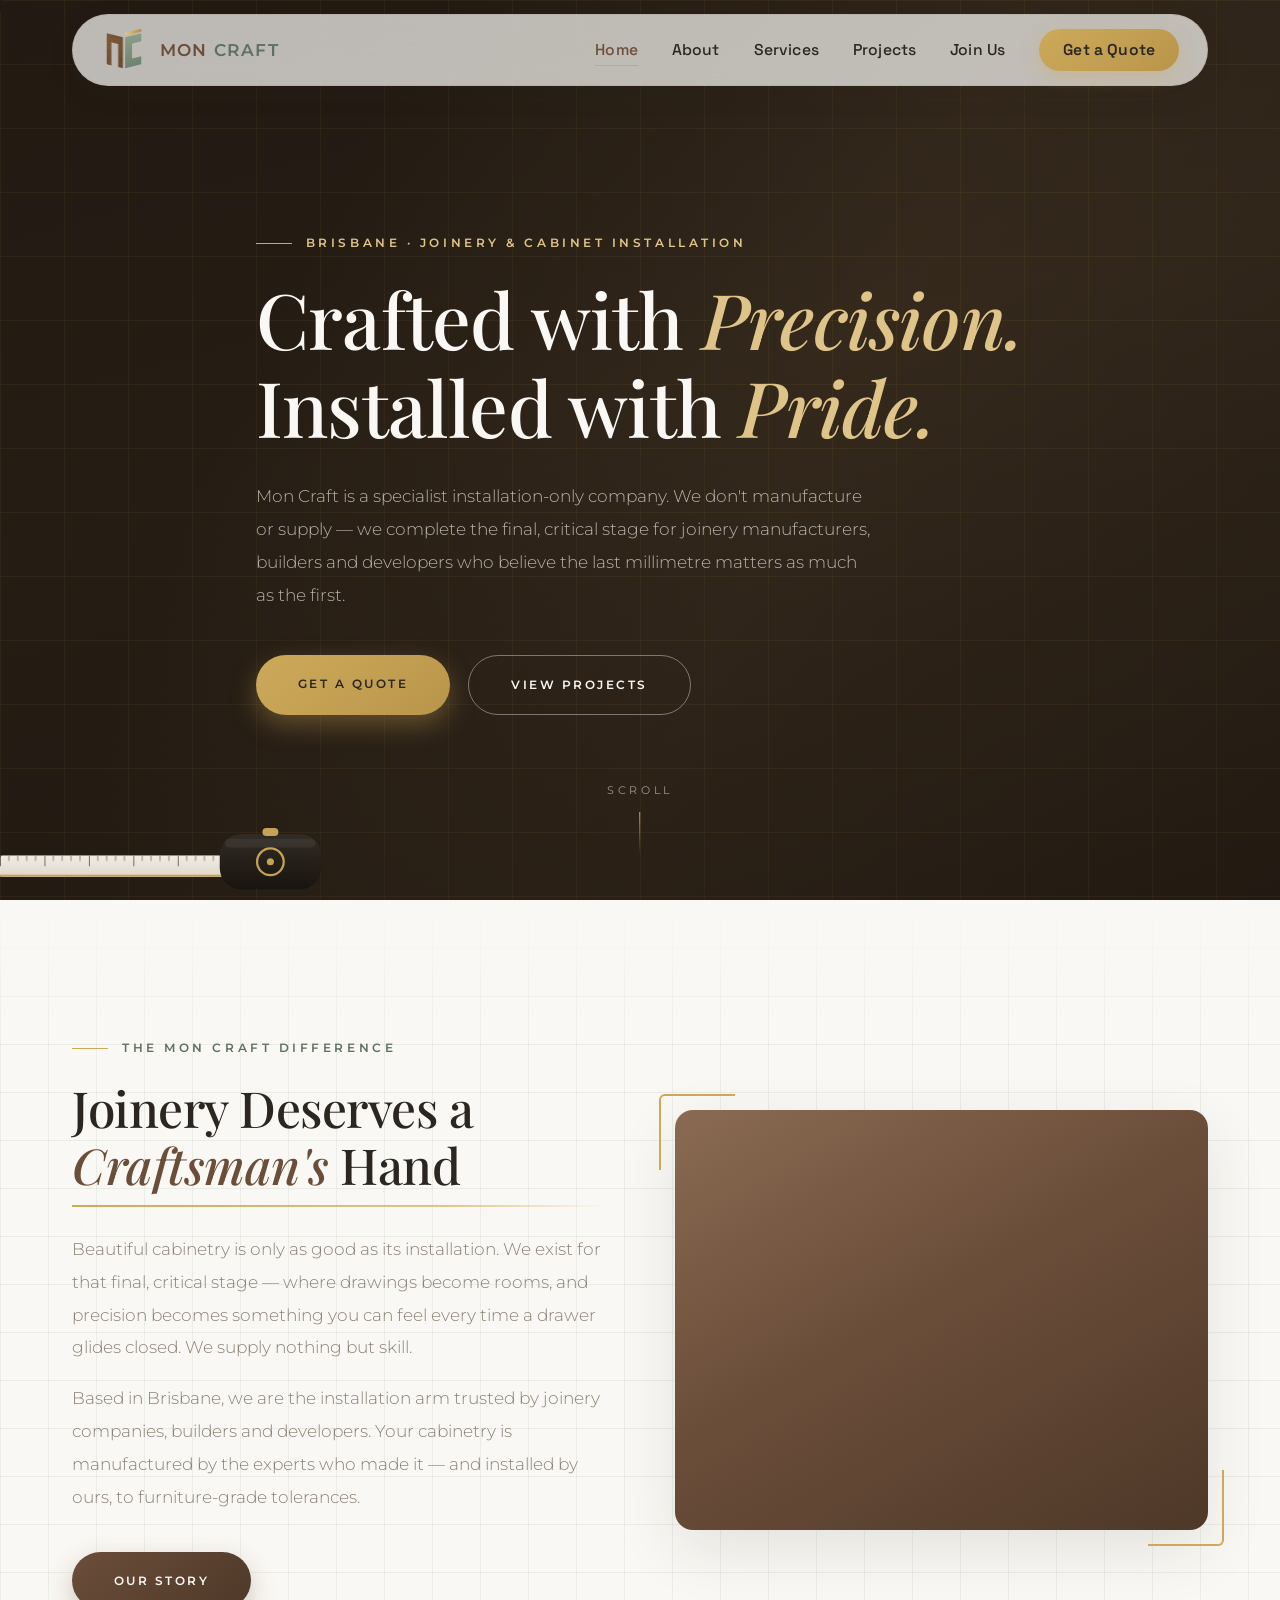
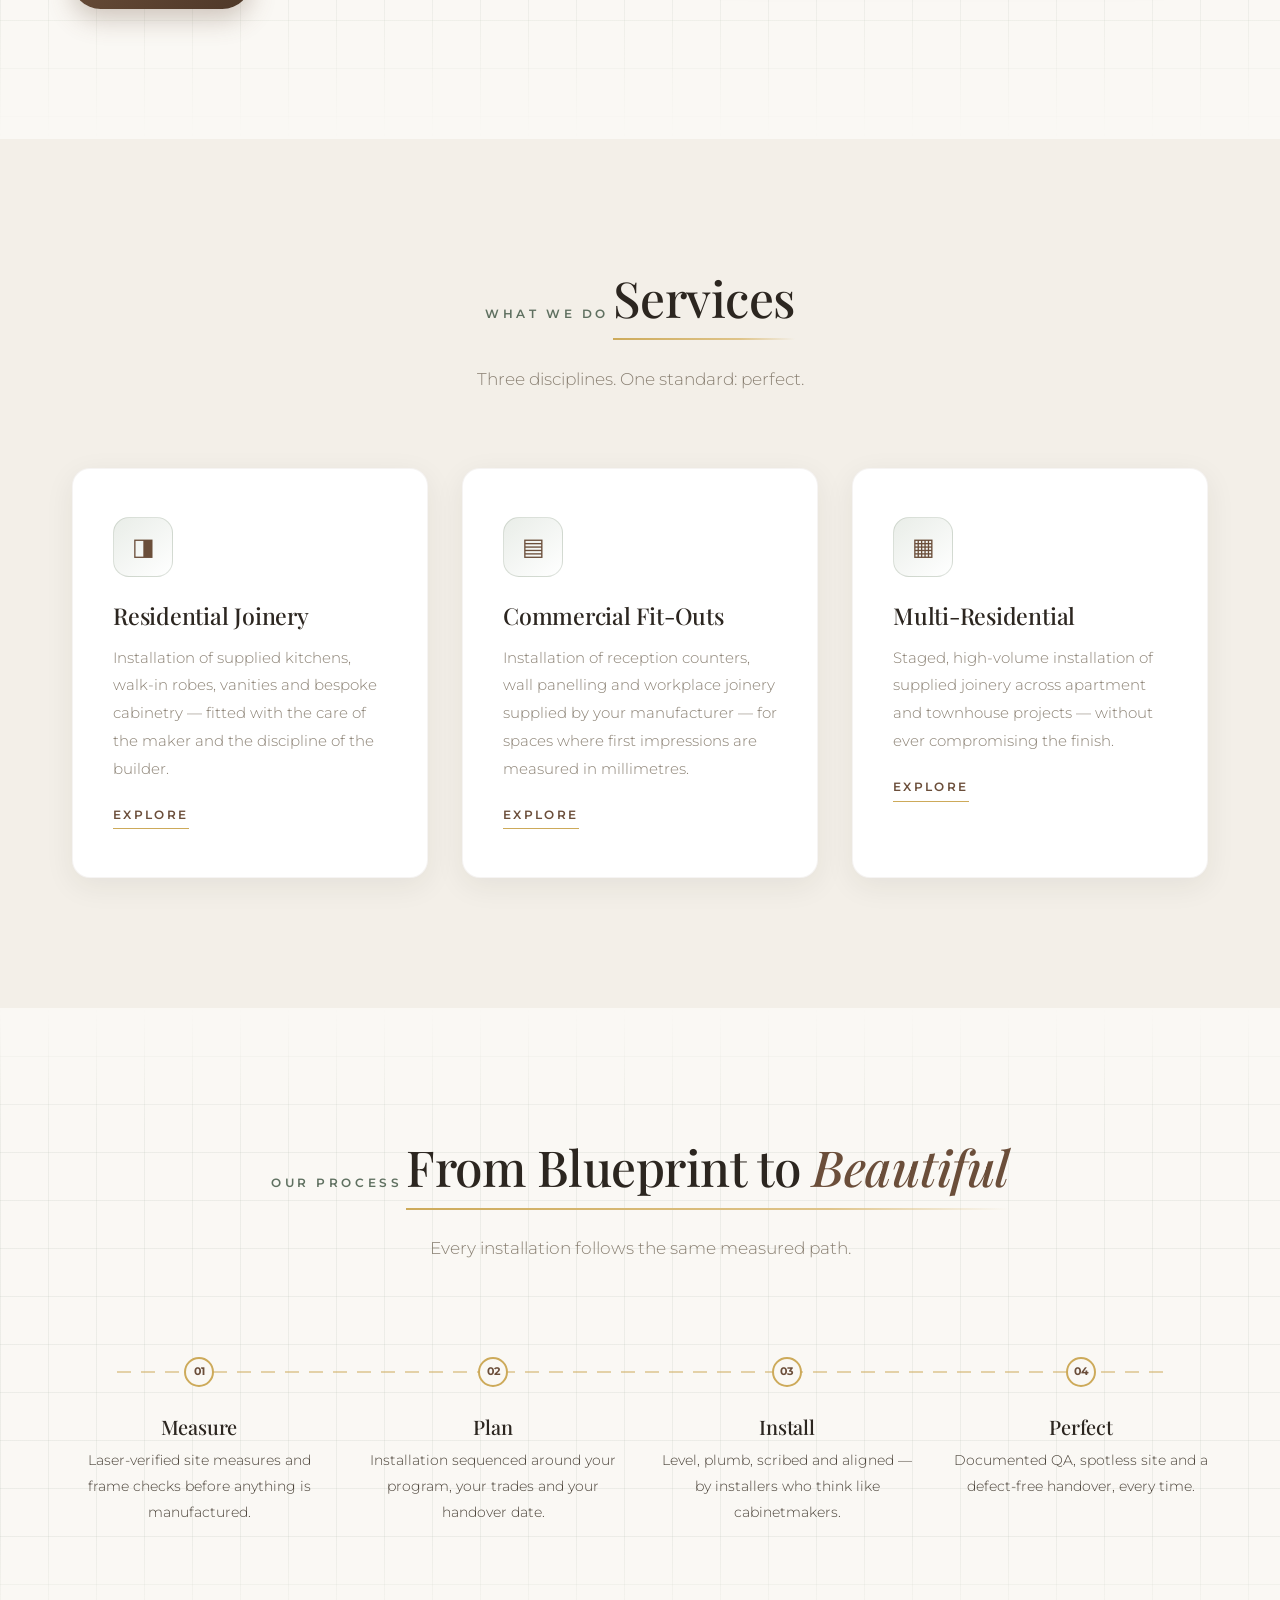
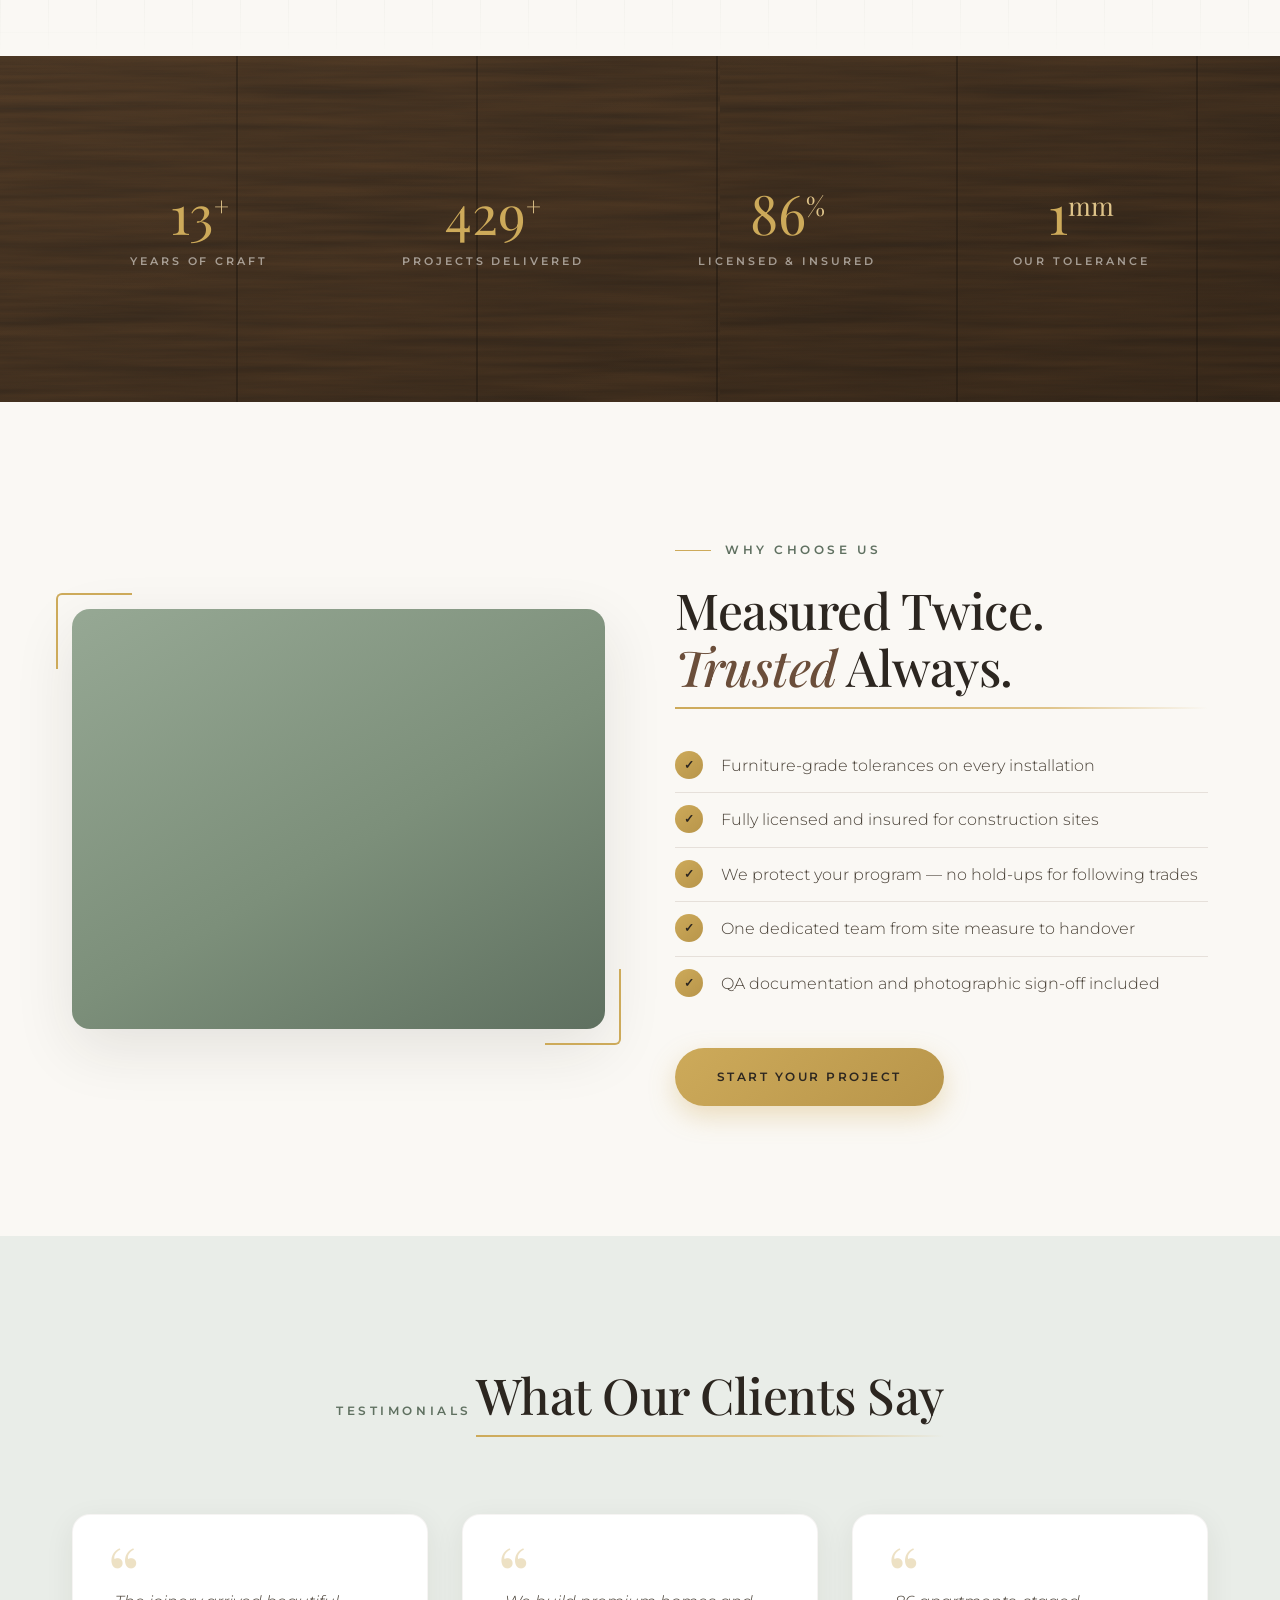
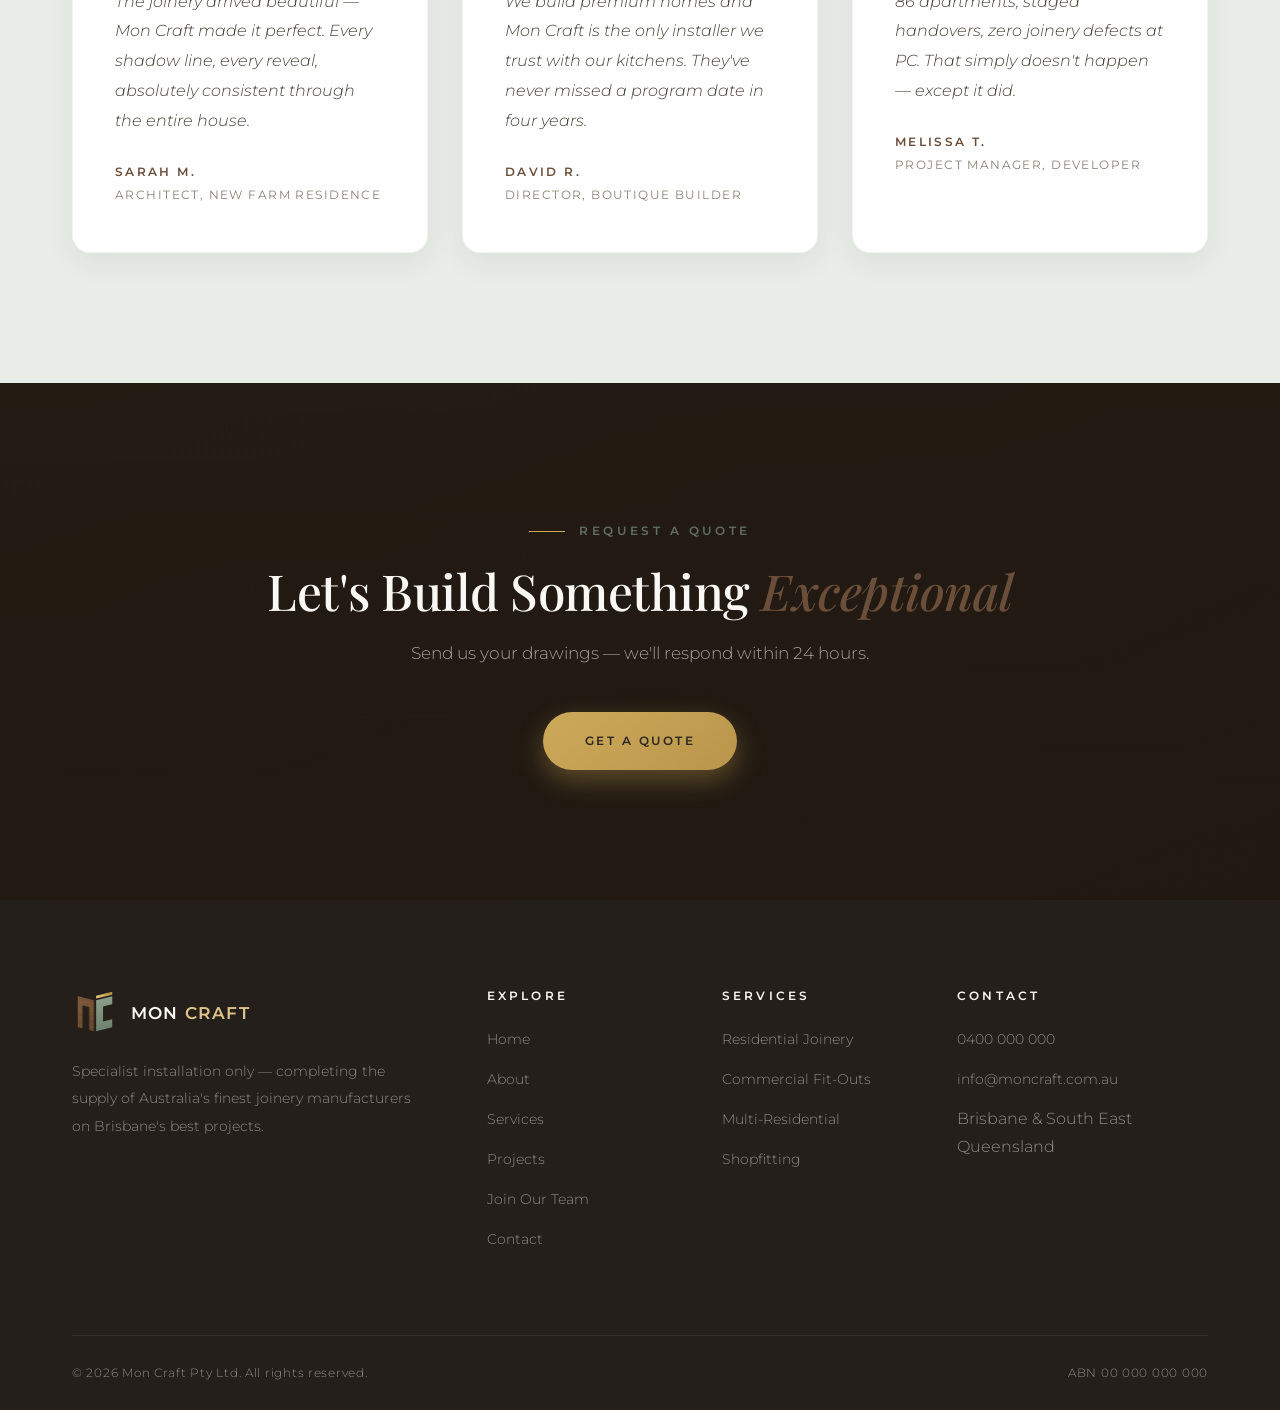
==== commit 8123a1e2: "Photo-first redesign: cinematic stock imagery, photo heroes, gallery photos" ====
--- a/index.html
+++ b/index.html
@@ -104,7 +104,7 @@
       <a href="about.html" class="btn btn-wood" style="margin-top:38px;">Our Story</a>
     </div>
     <div class="sq-frame reveal-drawer-r">
-      <div class="img"><div class="ph ph-kitchen">Luxury Kitchen Installation</div></div>
+      <div class="img"><div class="ph ph-kitchen" role="img" aria-label="Luxury kitchen installation"></div></div>
     </div>
   </div>
 </section>
@@ -189,7 +189,7 @@
 <section class="section">
   <div class="container grid-2" style="align-items:center;">
     <div class="sq-frame reveal-drawer">
-      <div class="img"><div class="ph ph-sage">Detail · Walnut &amp; Sage</div></div>
+      <div class="img"><div class="ph ph-sage" role="img" aria-label="Interior joinery detail"></div></div>
     </div>
     <div class="reveal-drawer-r">
       <span class="kicker">Why Choose Us</span>
--- a/css/style.css
+++ b/css/style.css
@@ -226,7 +226,7 @@
 }
 
 /* ---------- Realistic woodgrain panels on brown surfaces ---------- */
-.hero::after, .page-hero::after, .section-dark::after, .cta-band::after {
+.section-dark::after {
   content: "";
   position: absolute;
   inset: 0;
@@ -405,8 +405,8 @@
   position: relative;
   overflow: hidden;
   background:
-    radial-gradient(1100px 600px at 82% 18%, rgba(205,170,90,0.16), transparent 60%),
-    radial-gradient(900px 700px at 12% 85%, rgba(124,143,122,0.14), transparent 55%),
+    linear-gradient(115deg, rgba(30,23,16,0.86) 25%, rgba(30,23,16,0.55) 60%, rgba(30,23,16,0.72)),
+    url("https://images.unsplash.com/photo-1556911220-bff31c812dba?w=1920&q=80&auto=format&fit=crop") center/cover no-repeat,
     linear-gradient(165deg, #3e3022 0%, #52402c 45%, #2e2318 100%);
   color: var(--cream);
   padding: 160px 0 120px;
@@ -592,7 +592,7 @@
 .sq-frame.in::before { opacity: 1; transform: translate(0,0); }
 .sq-frame.in::after { opacity: 1; transform: translate(0,0); }
 
-/* placeholder "photography" */
+/* photography blocks (stock imagery with gradient fallback) */
 .ph {
   height: 420px;
   display: grid;
@@ -601,14 +601,24 @@
   font-weight: 600;
   letter-spacing: 0.3em;
   text-transform: uppercase;
-  color: rgba(250,248,244,0.75);
-}
-.ph-kitchen { background: linear-gradient(150deg, #8a6a52 0%, #6B4E3A 45%, #4E3828 100%); }
-.ph-sage { background: linear-gradient(150deg, #96a894, #7C8F7A 55%, #5f7060); }
+  color: rgba(250,248,244,0);
+  background-size: cover !important;
+  background-position: center !important;
+}
+.ph-kitchen { background: url("https://images.unsplash.com/photo-1484154218962-a197022b5858?w=1200&q=80&auto=format&fit=crop") , linear-gradient(150deg, #8a6a52 0%, #6B4E3A 45%, #4E3828 100%); }
+.ph-sage { background: url("https://images.unsplash.com/photo-1586023492125-27b2c045efd7?w=1200&q=80&auto=format&fit=crop"), linear-gradient(150deg, #96a894, #7C8F7A 55%, #5f7060); }
 .ph-dark { background: linear-gradient(150deg, #443628, #2C2620); }
-.ph-blend { background: linear-gradient(150deg, #7C8F7A 0%, #6B4E3A 70%); }
+.ph-blend { background: url("https://images.unsplash.com/photo-1416879595882-3373a0480b5b?w=1200&q=80&auto=format&fit=crop"), linear-gradient(150deg, #7C8F7A 0%, #6B4E3A 70%); }
 .ph-warm { background: linear-gradient(150deg, #CDAA5A 0%, #8a6a52 60%, #6B4E3A); }
 .ph-stone { background: linear-gradient(150deg, #a99f90, #6f665a); }
+
+/* project gallery photos */
+.ph-p1 { background: url("https://images.unsplash.com/photo-1556909114-f6e7ad7d3136?w=1200&q=80&auto=format&fit=crop"), linear-gradient(150deg, #8a6a52, #4E3828); }
+.ph-p2 { background: url("https://images.unsplash.com/photo-1497366754035-f200968a6e72?w=1200&q=80&auto=format&fit=crop"), linear-gradient(150deg, #443628, #2C2620); }
+.ph-p3 { background: url("https://images.unsplash.com/photo-1600585154340-be6161a56a0c?w=1200&q=80&auto=format&fit=crop"), linear-gradient(150deg, #7C8F7A, #6B4E3A); }
+.ph-p4 { background: url("https://images.unsplash.com/photo-1517248135467-4c7edcad34c4?w=1200&q=80&auto=format&fit=crop"), linear-gradient(150deg, #CDAA5A, #6B4E3A); }
+.ph-p5 { background: url("https://images.unsplash.com/photo-1441986300917-64674bd600d8?w=1200&q=80&auto=format&fit=crop"), linear-gradient(150deg, #a99f90, #6f665a); }
+.ph-p6 { background: url("https://images.unsplash.com/photo-1618221195710-dd6b41faaea6?w=1200&q=80&auto=format&fit=crop"), linear-gradient(150deg, #96a894, #5f7060); }
 
 /* ---------- Projects: blueprint → finished ---------- */
 .project {
@@ -767,7 +777,8 @@
   padding: 130px 0;
   text-align: center;
   background:
-    radial-gradient(900px 400px at 50% 0%, rgba(205,170,90,0.16), transparent 65%),
+    linear-gradient(rgba(30,23,16,0.82), rgba(30,23,16,0.86)),
+    url("https://images.unsplash.com/photo-1556911220-bff31c812dba?w=1920&q=70&auto=format&fit=crop") center/cover fixed no-repeat,
     linear-gradient(160deg, #3e3022, #2e2318);
   color: var(--cream);
 }
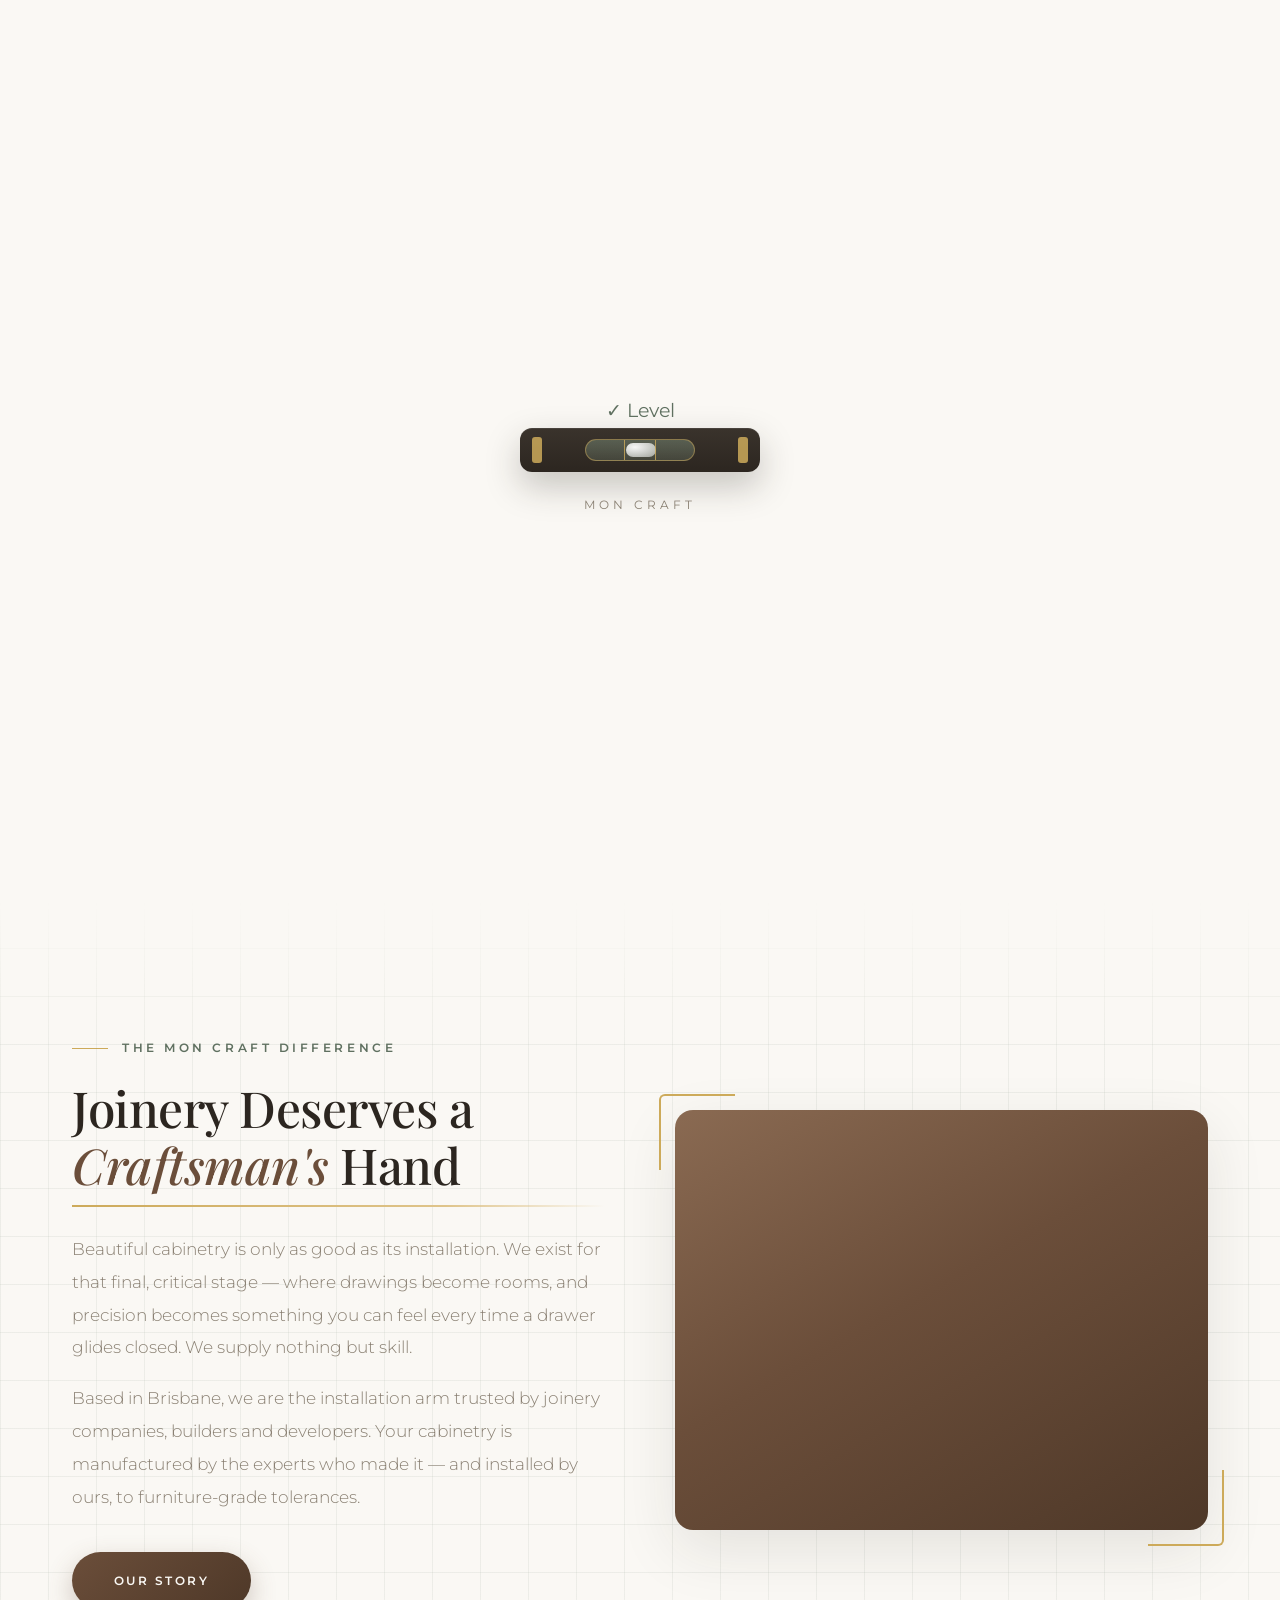
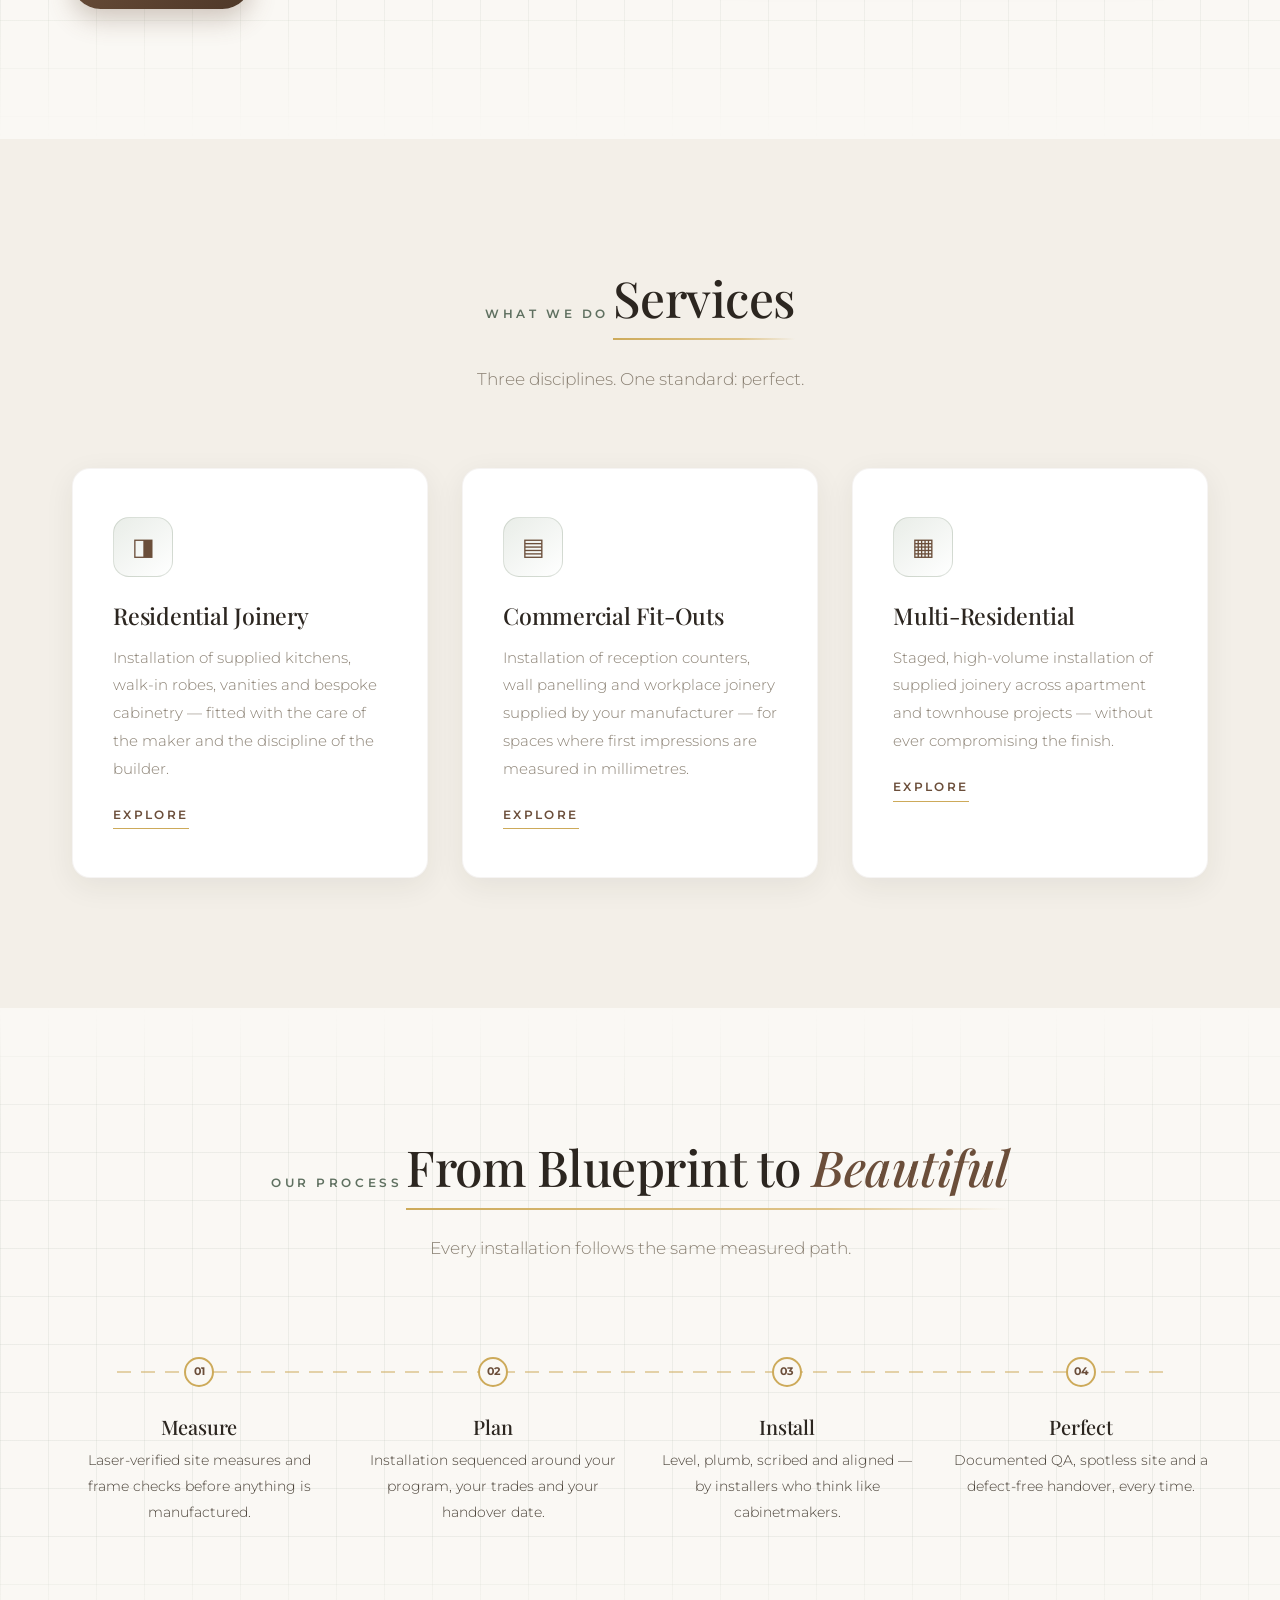
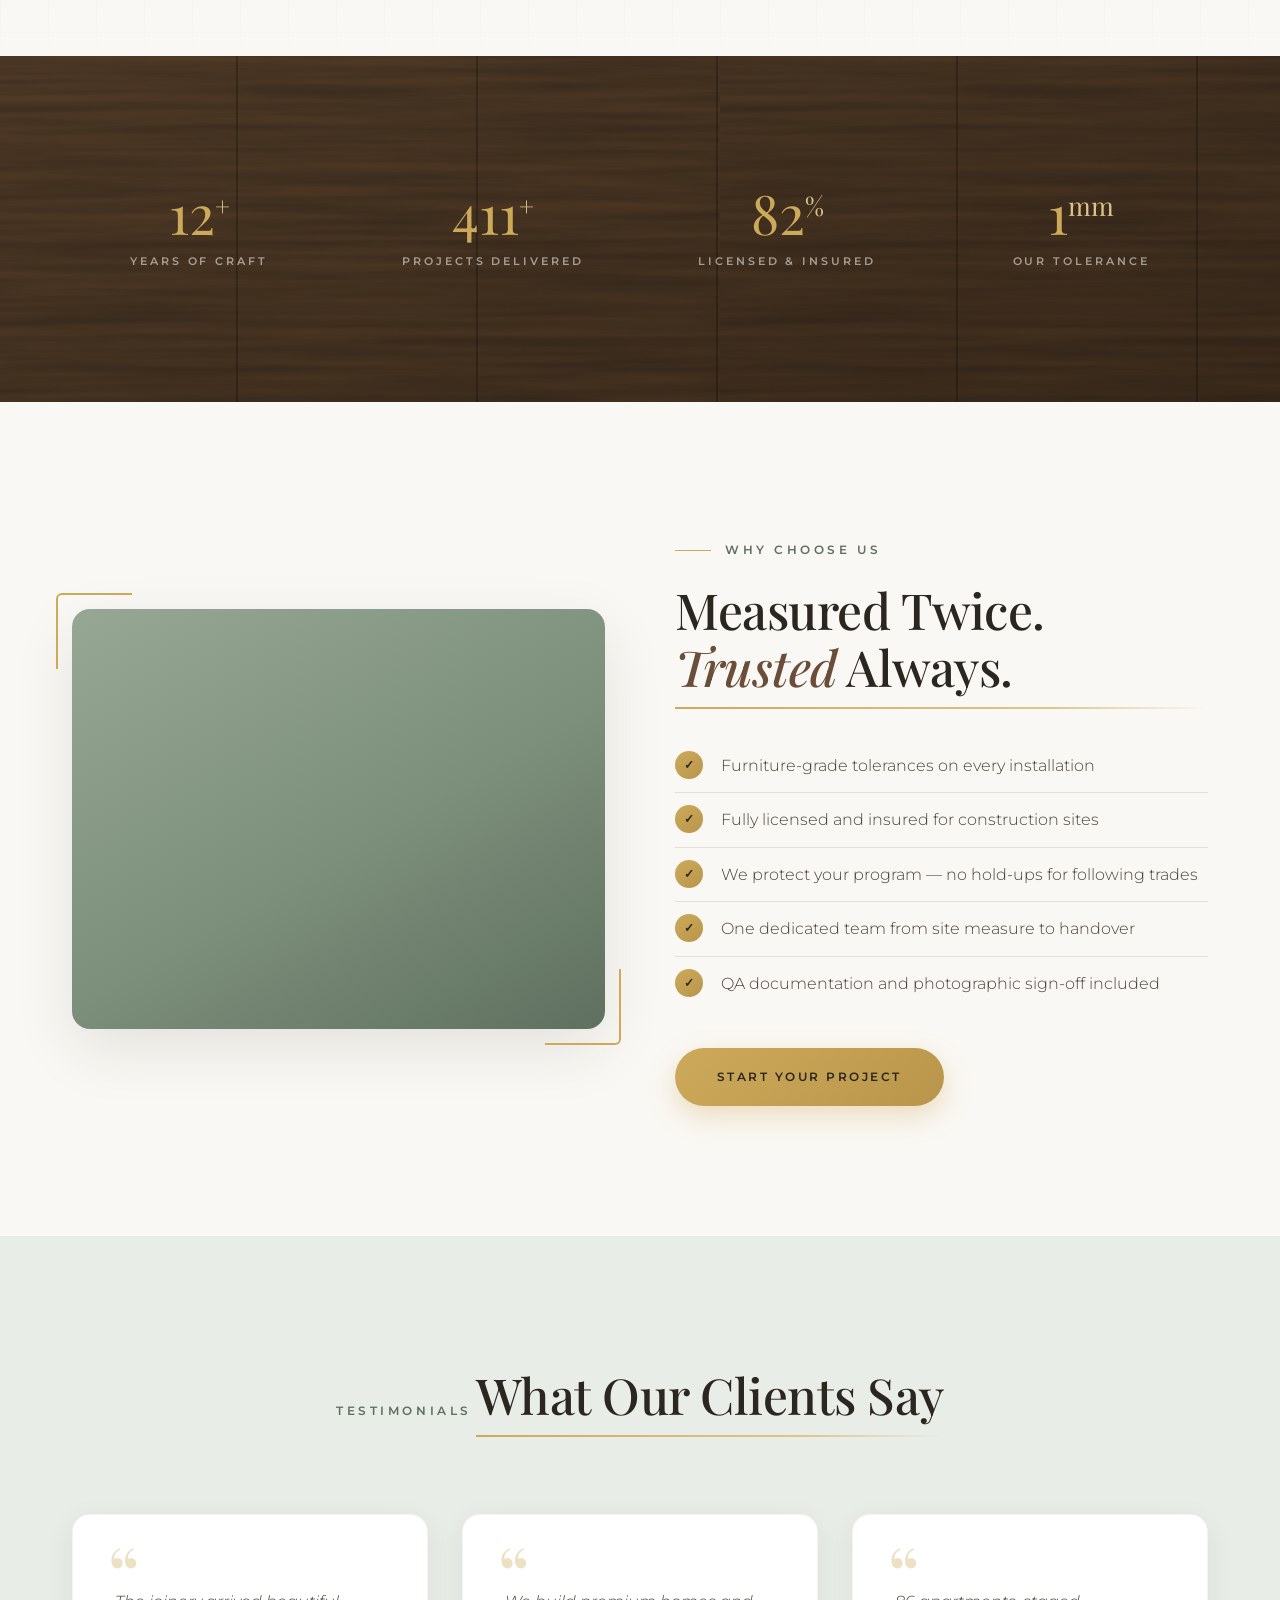
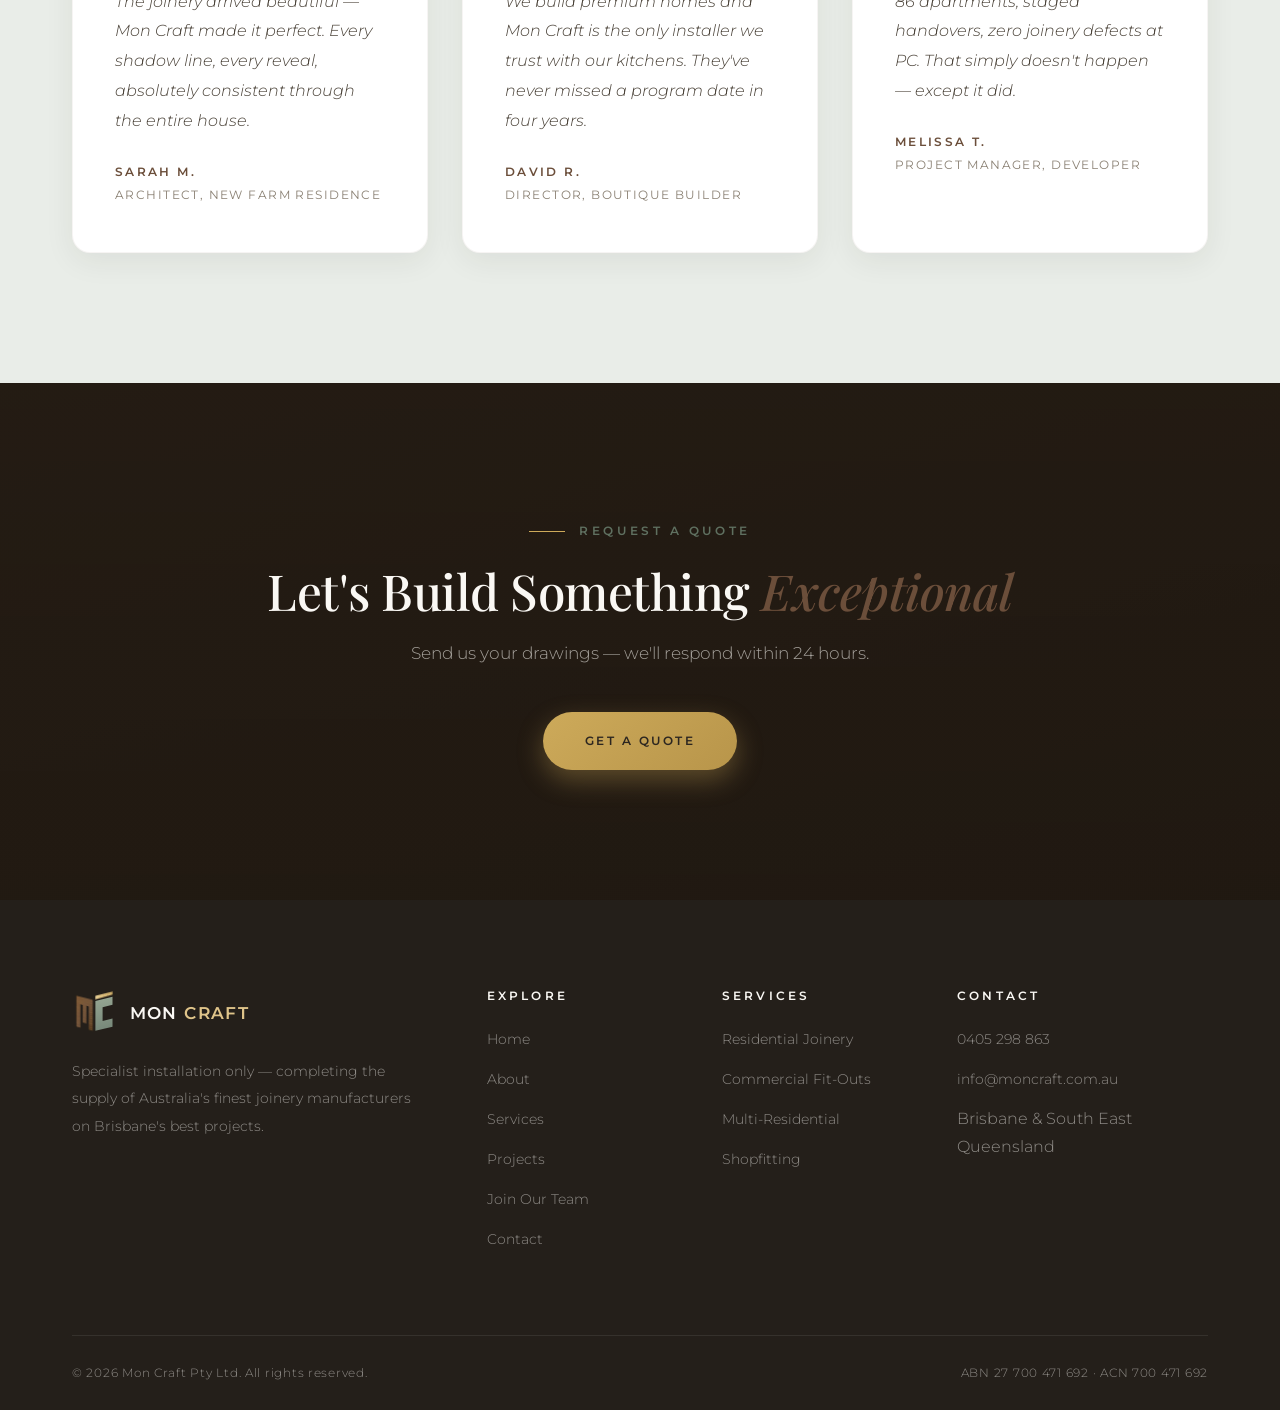
==== commit 7a90895d: "Add real company details: phone, ABN, ACN" ====
--- a/index.html
+++ b/index.html
@@ -273,7 +273,7 @@
       <div>
         <h4>Contact</h4>
         <ul>
-          <li><a href="tel:+61400000000">0400 000 000</a></li>
+          <li><a href="tel:+61405298863">0405 298 863</a></li>
           <li><a href="mailto:info@moncraft.com.au">info@moncraft.com.au</a></li>
           <li>Brisbane &amp; South East Queensland</li>
         </ul>
@@ -281,7 +281,7 @@
     </div>
     <div class="footer-bottom">
       <span>© 2026 Mon Craft Pty Ltd. All rights reserved.</span>
-      <span>ABN 00 000 000 000</span>
+      <span>ABN 27 700 471 692 · ACN 700 471 692</span>
     </div>
   </div>
 </footer>
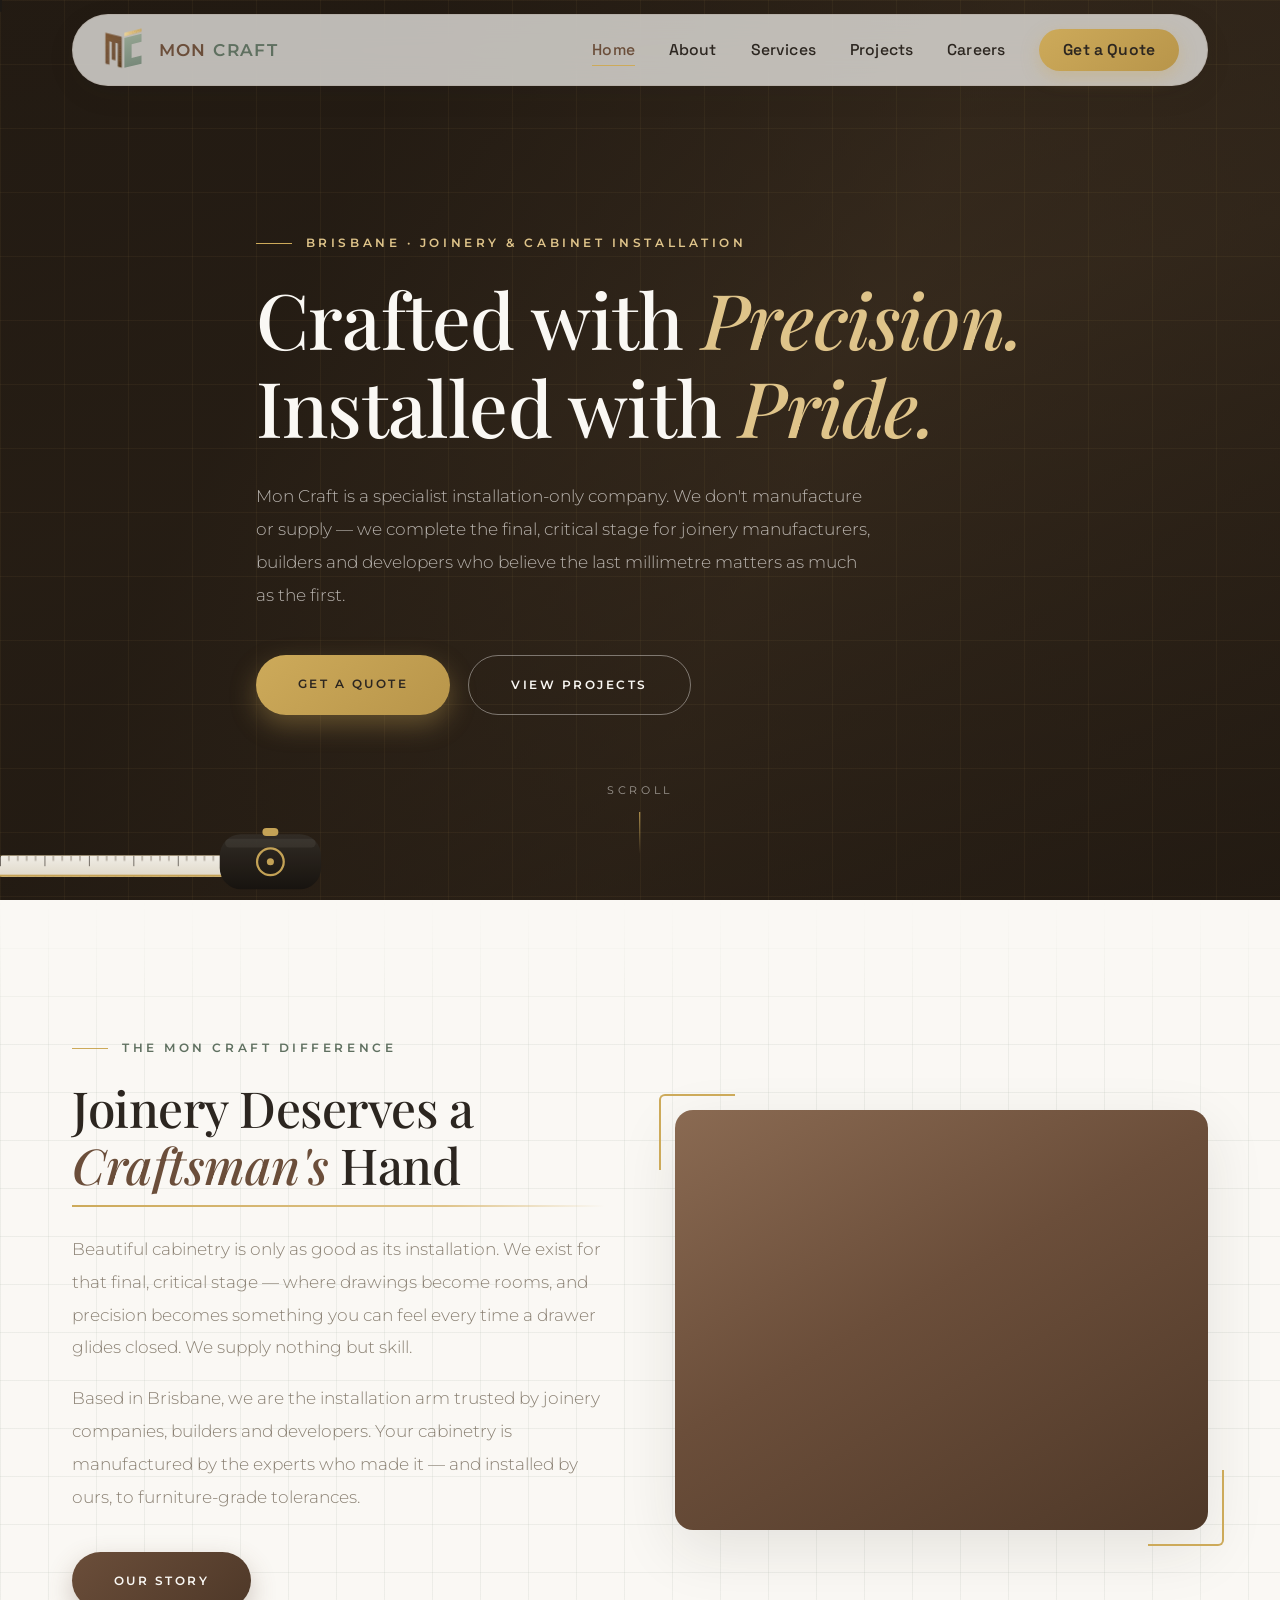
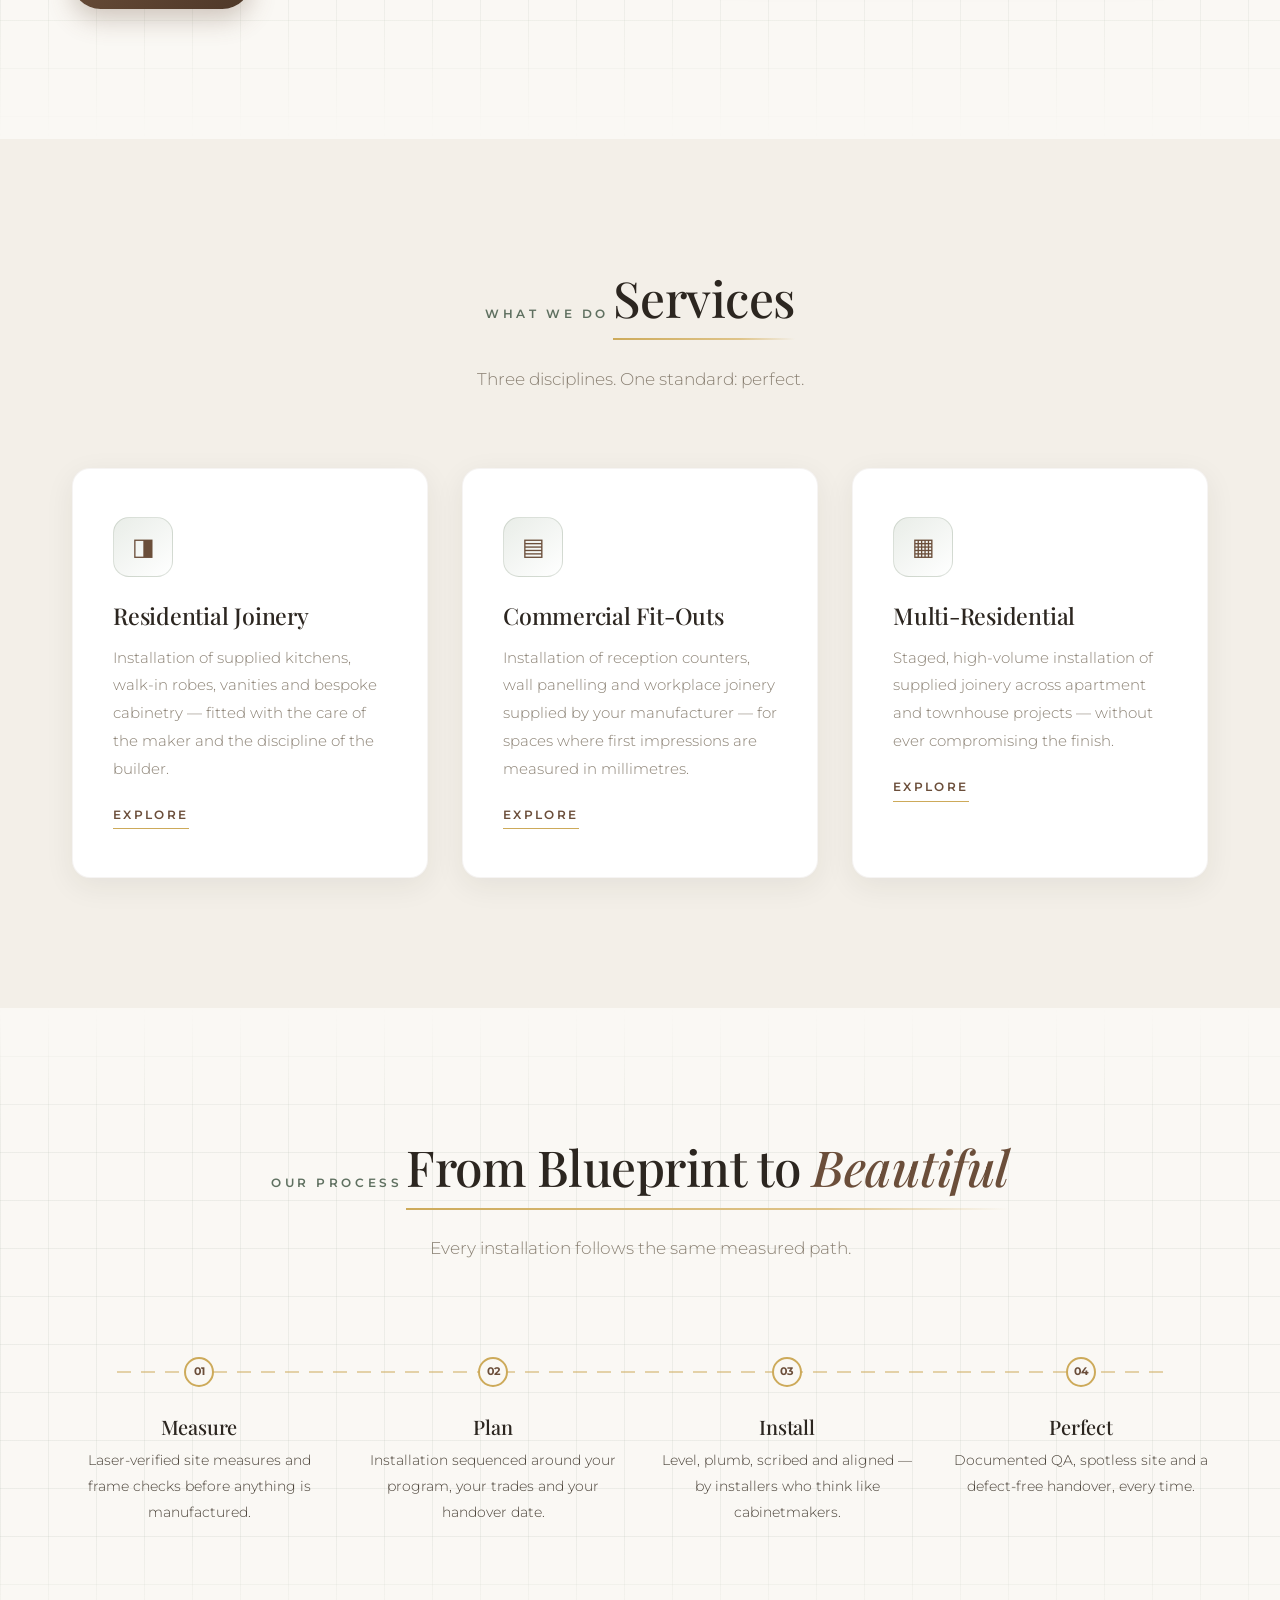
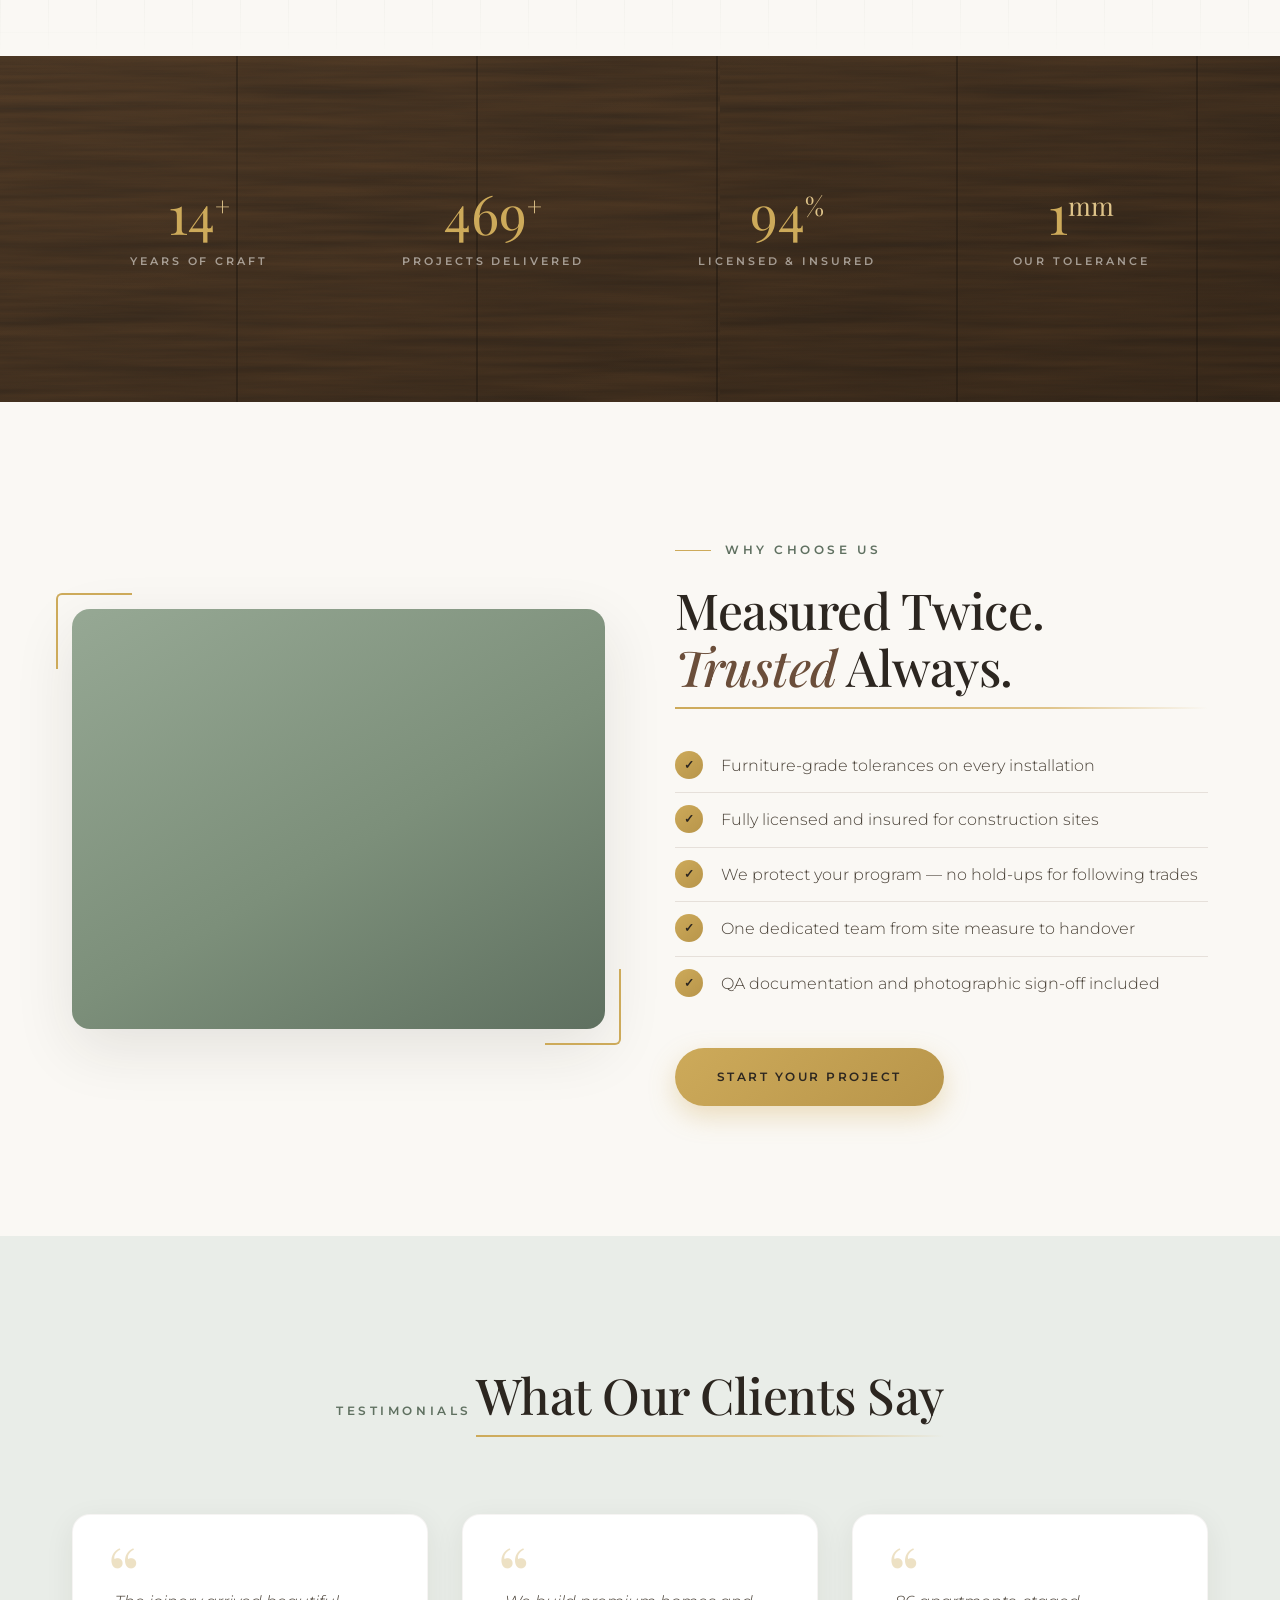
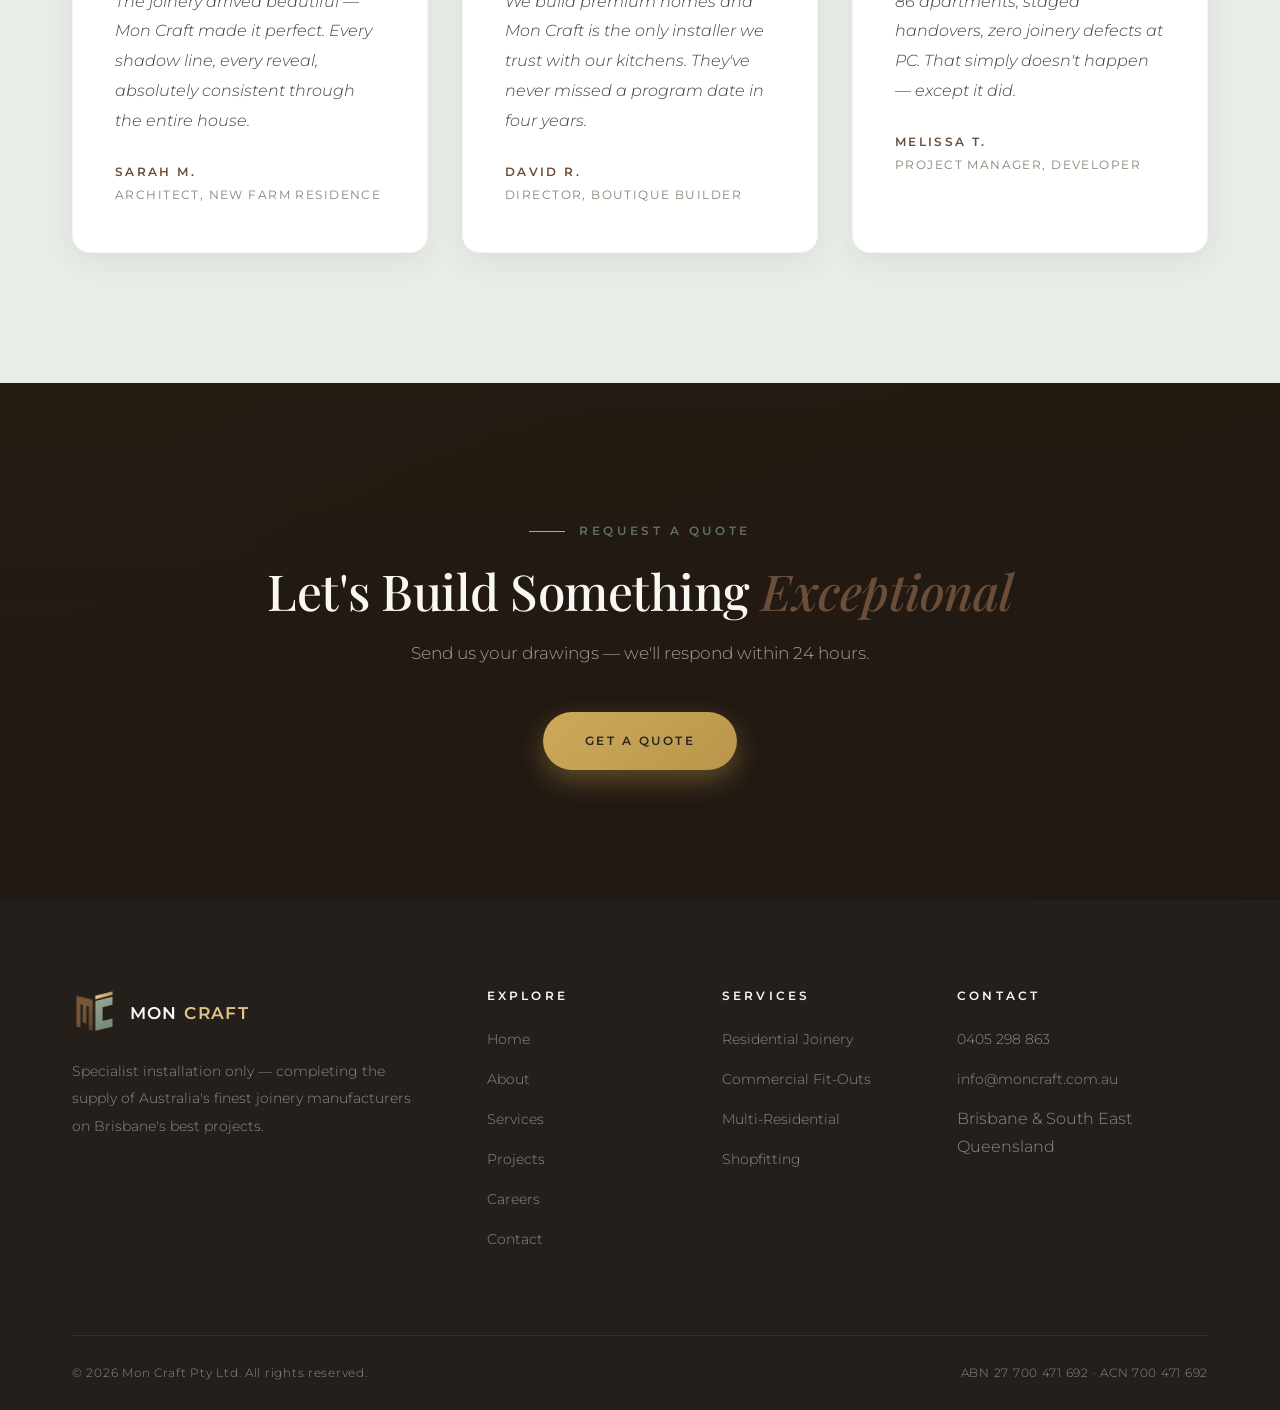
==== commit 3a5cec4b: "Rename Join Us to Careers" ====
--- a/index.html
+++ b/index.html
@@ -38,7 +38,7 @@
         <li><a href="about.html">About</a></li>
         <li><a href="services.html">Services</a></li>
         <li><a href="projects.html">Projects</a></li>
-        <li><a href="join.html">Join Us</a></li>
+        <li><a href="join.html">Careers</a></li>
         <li><a href="contact.html" class="nav-cta">Get a Quote</a></li>
       </ul>
     </nav>
@@ -257,7 +257,7 @@
           <li><a href="about.html">About</a></li>
           <li><a href="services.html">Services</a></li>
           <li><a href="projects.html">Projects</a></li>
-          <li><a href="join.html">Join Our Team</a></li>
+          <li><a href="join.html">Careers</a></li>
           <li><a href="contact.html">Contact</a></li>
         </ul>
       </div>
